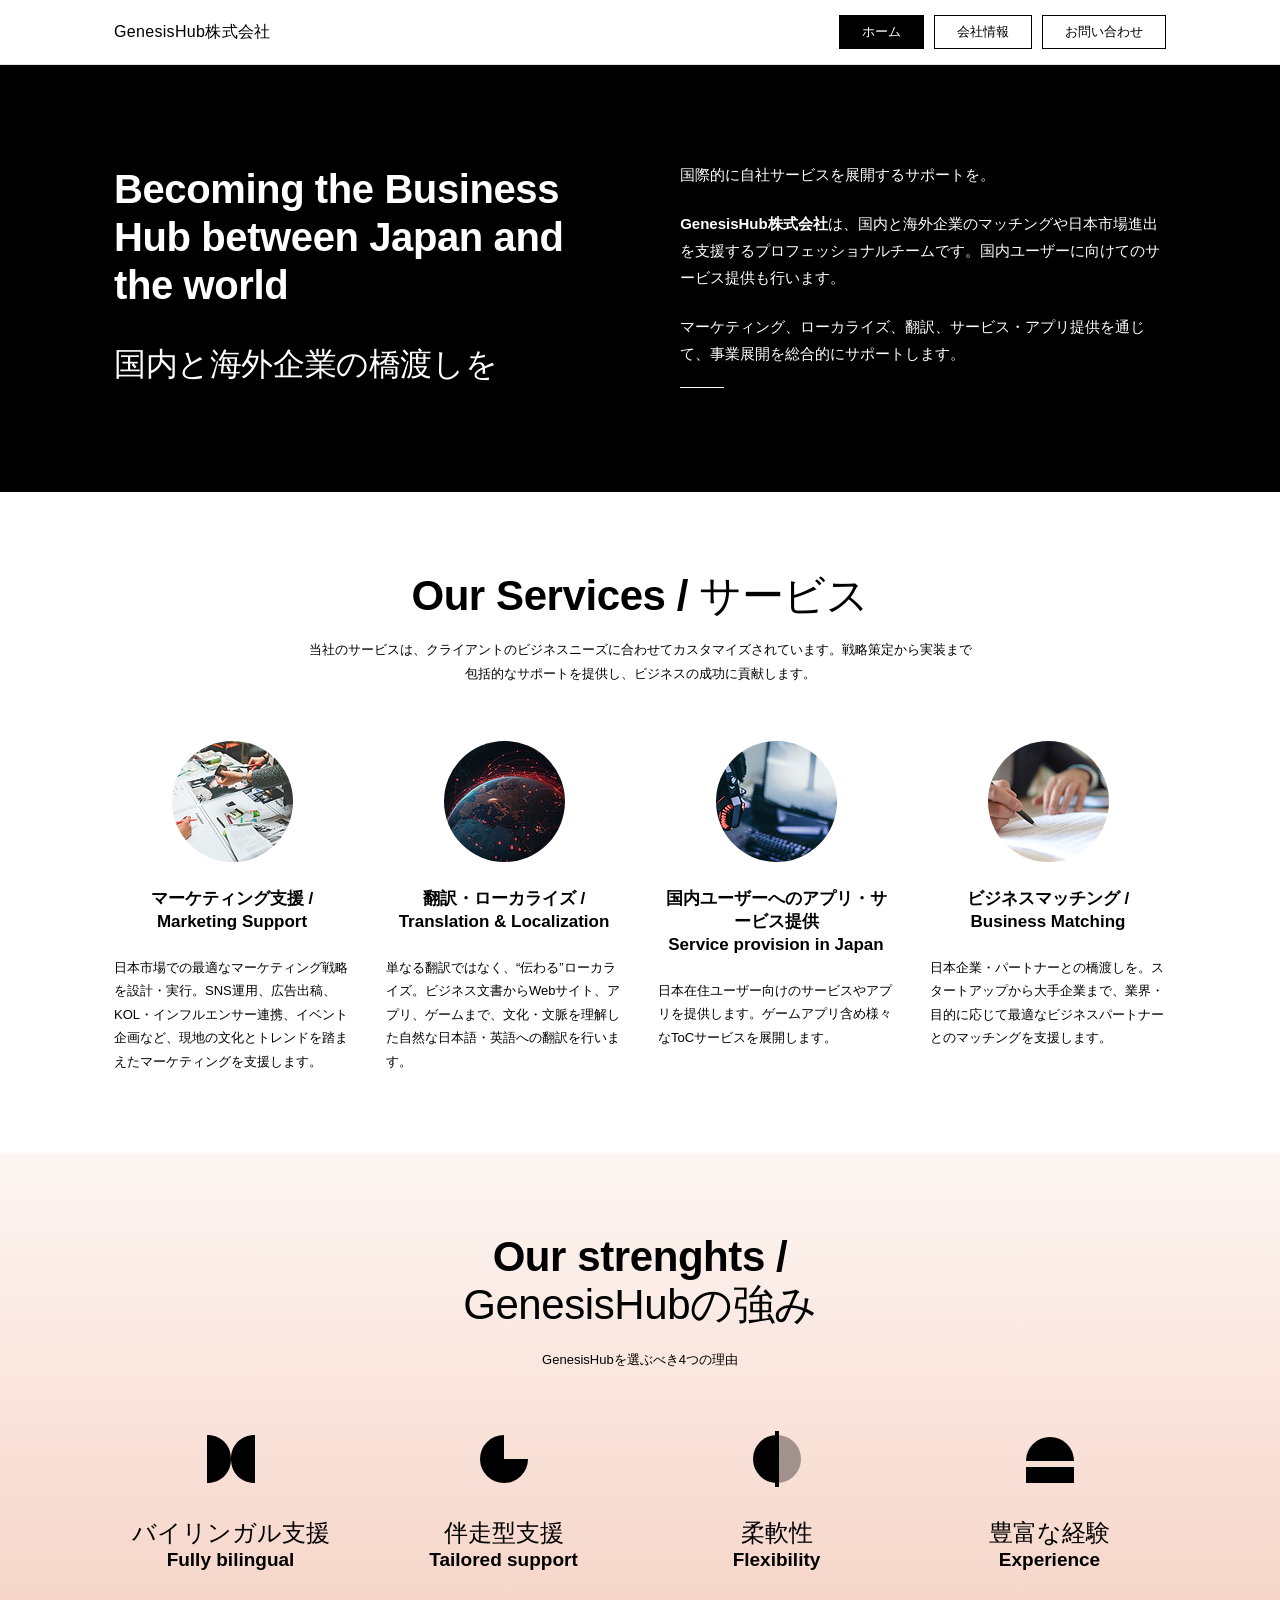
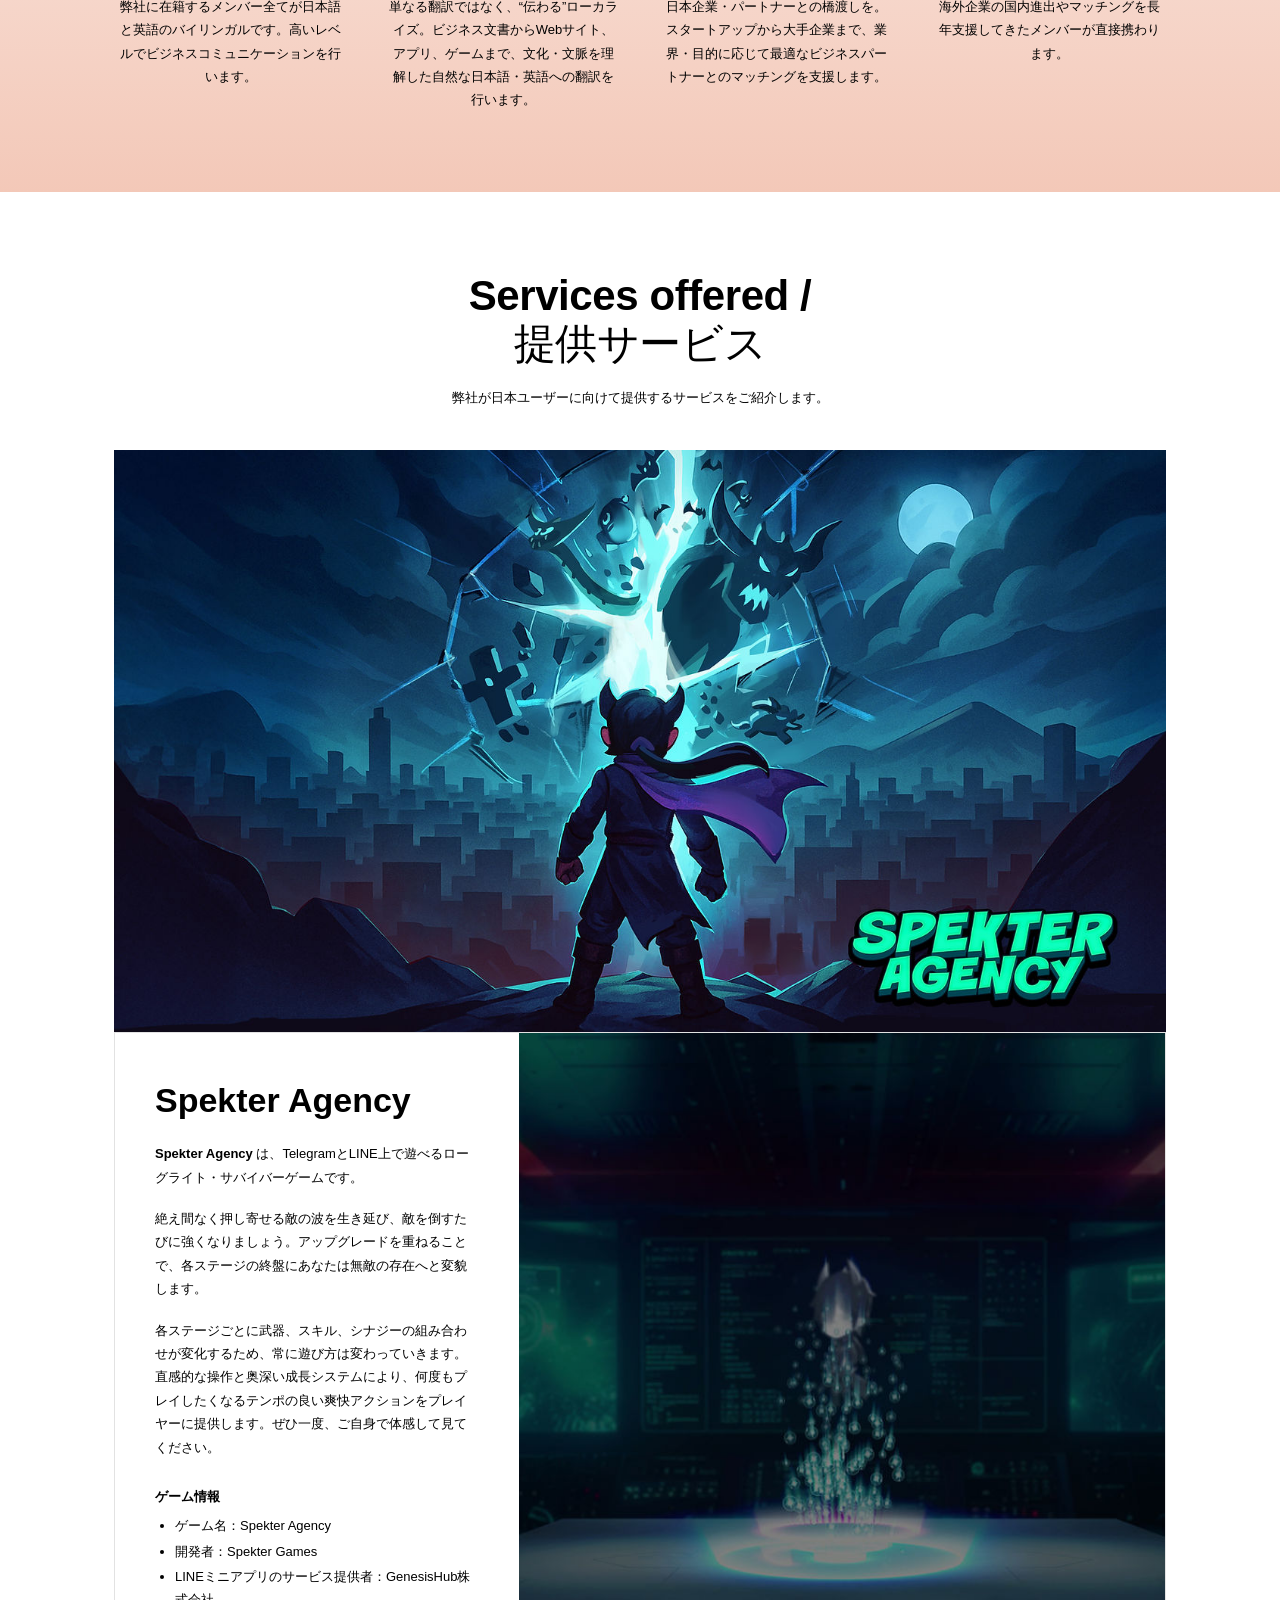
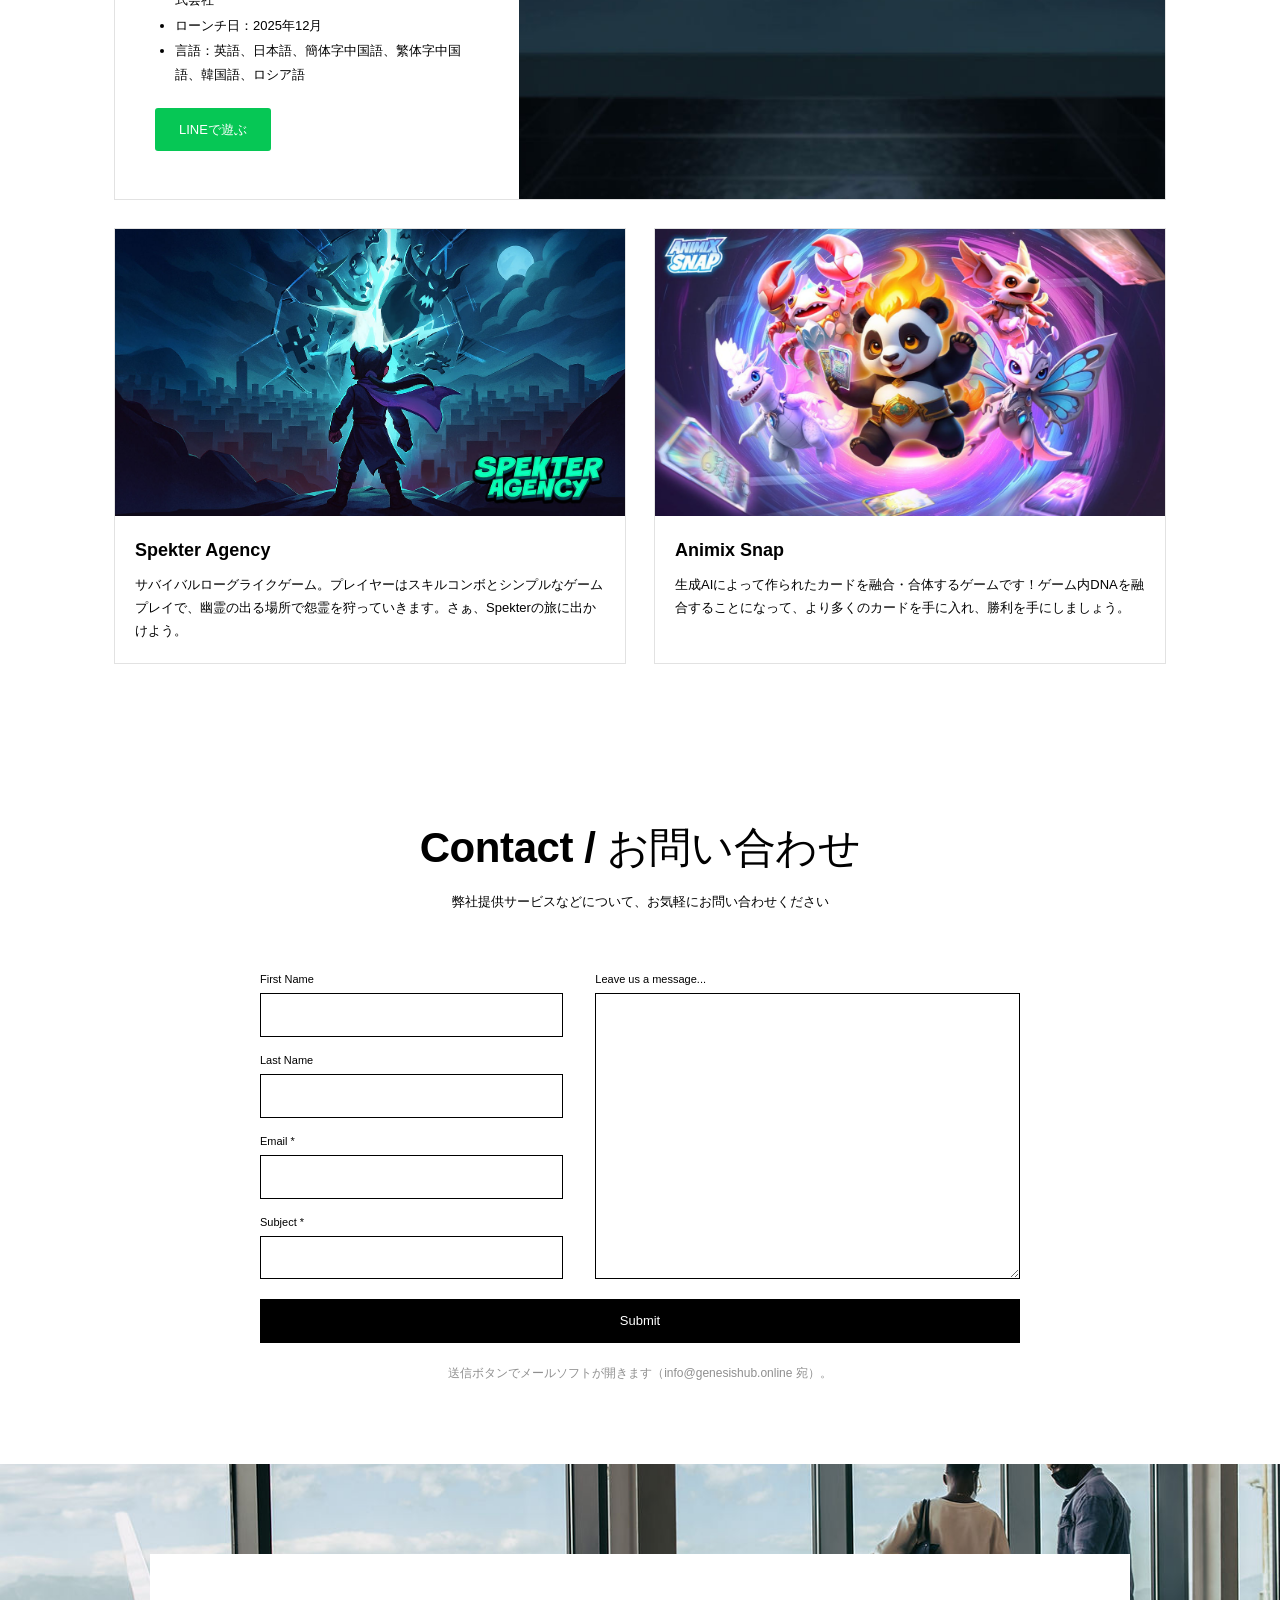
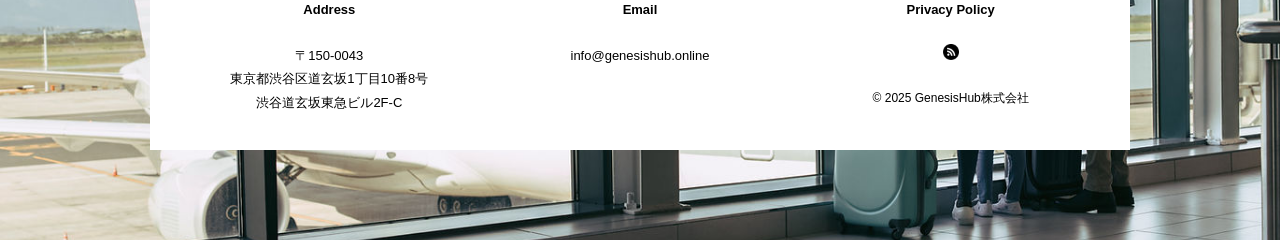
==== index.html @ 12818a6d "Migrate GenesisHub site from Wix to static HTML" ====
<!DOCTYPE html>
<html lang="ja">
<head>
  <meta charset="utf-8">
  <meta name="viewport" content="width=device-width, initial-scale=1">
  <title>ホーム | GenesisHub</title>
  <meta name="description" content="GenesisHub株式会社は、国内と海外企業のマッチングや日本市場進出を支援するプロフェッショナルチームです。マーケティング、ローカライズ、翻訳、サービス・アプリ提供を通じて事業展開を総合的にサポートします。">
  <link rel="canonical" href="https://www.genesishub.online/">
  <meta property="og:title" content="GenesisHub株式会社">
  <meta property="og:description" content="Becoming the Business Hub between Japan and the world — 国内と海外企業の橋渡しを">
  <meta property="og:image" content="https://www.genesishub.online/images/spekter-banner.jpg">
  <meta property="og:url" content="https://www.genesishub.online/">
  <link rel="icon" href="data:image/svg+xml,%3Csvg xmlns='http://www.w3.org/2000/svg' viewBox='0 0 32 32'%3E%3Crect width='32' height='32' fill='%23000'/%3E%3Ctext x='16' y='22' font-size='18' font-family='Helvetica,Arial' font-weight='700' fill='%23fff' text-anchor='middle'%3EG%3C/text%3E%3C/svg%3E">
  <link rel="stylesheet" href="style.css">
</head>
<body>

<header class="site-header">
  <div class="wrap">
    <a class="brand" href="./">GenesisHub株式会社</a>
    <nav class="nav" aria-label="メインメニュー">
      <a href="./" aria-current="page">ホーム</a>
      <a href="info.html">会社情報</a>
      <a href="#contact">お問い合わせ</a>
    </nav>
  </div>
</header>

<main>

  <section class="hero">
    <div class="wrap">
      <h1>Becoming the Business Hub between Japan and the world
        <span class="ja">国内と海外企業の橋渡しを</span>
      </h1>
      <div class="lead">
        <p>国際的に自社サービスを展開するサポートを。</p>
        <p><strong>GenesisHub株式会社</strong>は、国内と海外企業のマッチングや日本市場進出を支援するプロフェッショナルチームです。国内ユーザーに向けてのサービス提供も行います。</p>
        <p>マーケティング、ローカライズ、翻訳、サービス・アプリ提供を通じて、事業展開を総合的にサポートします。</p>
      </div>
    </div>
  </section>

  <section class="section services" id="services">
    <div class="wrap">
      <h2 class="section-title">Our Services / <span class="ja">サービス</span></h2>
      <p class="section-sub">当社のサービスは、クライアントのビジネスニーズに合わせてカスタマイズされています。戦略策定から実装まで<br>包括的なサポートを提供し、ビジネスの成功に貢献します。</p>
      <div class="cards">
        <article class="card">
          <img class="icon" src="images/icon-marketing.jpg" alt="" width="121" height="121">
          <h3>マーケティング支援 /<span class="en">Marketing Support</span></h3>
          <p>日本市場での最適なマーケティング戦略を設計・実行。SNS運用、広告出稿、KOL・インフルエンサー連携、イベント企画など、現地の文化とトレンドを踏まえたマーケティングを支援します。</p>
        </article>
        <article class="card">
          <img class="icon" src="images/icon-translation.jpg" alt="" width="121" height="121">
          <h3>翻訳・ローカライズ /<span class="en">Translation &amp; Localization</span></h3>
          <p>単なる翻訳ではなく、“伝わる”ローカライズ。ビジネス文書からWebサイト、アプリ、ゲームまで、文化・文脈を理解した自然な日本語・英語への翻訳を行います。</p>
        </article>
        <article class="card">
          <img class="icon" src="images/icon-service.jpg" alt="" width="121" height="121">
          <h3>国内ユーザーへのアプリ・サービス提供<span class="en">Service provision in Japan</span></h3>
          <p>日本在住ユーザー向けのサービスやアプリを提供します。ゲームアプリ含め様々なToCサービスを展開します。</p>
        </article>
        <article class="card">
          <img class="icon" src="images/icon-matching.jpg" alt="" width="121" height="121">
          <h3>ビジネスマッチング /<span class="en">Business Matching</span></h3>
          <p>日本企業・パートナーとの橋渡しを。スタートアップから大手企業まで、業界・目的に応じて最適なビジネスパートナーとのマッチングを支援します。</p>
        </article>
      </div>
    </div>
  </section>

  <section class="section strengths" id="strengths">
    <div class="wrap">
      <h2 class="section-title">Our strenghts /<br><span class="ja">GenesisHubの強み</span></h2>
      <p class="section-sub">GenesisHubを選ぶべき4つの理由</p>
      <div class="cards">
        <article class="card">
          <svg class="shape" viewBox="0 0 64 64" aria-hidden="true"><path d="M8 8h20v48H8zM36 8h20v48H36z" fill="none"/><path d="M8 8c14 0 24 10 24 24S22 56 8 56zM56 8C42 8 32 18 32 32s10 24 24 24z" fill="#000"/></svg>
          <h3>バイリンガル支援<span class="en">Fully bilingual</span></h3>
          <p>弊社に在籍するメンバー全てが日本語と英語のバイリンガルです。高いレベルでビジネスコミュニケーションを行います。</p>
        </article>
        <article class="card">
          <svg class="shape" viewBox="0 0 64 64" aria-hidden="true"><path d="M32 8a24 24 0 1 0 24 24H32z" fill="#000"/></svg>
          <h3>伴走型支援<span class="en">Tailored support</span></h3>
          <p>単なる翻訳ではなく、“伝わる”ローカライズ。ビジネス文書からWebサイト、アプリ、ゲームまで、文化・文脈を理解した自然な日本語・英語への翻訳を行います。</p>
        </article>
        <article class="card">
          <svg class="shape" viewBox="0 0 64 64" aria-hidden="true"><path d="M32 8A24 24 0 0 0 8 32a24 24 0 0 0 24 24V8z" fill="#000"/><path d="M32 8v48A24 24 0 0 0 32 8z" fill="#000" opacity=".35"/><rect x="30" y="4" width="4" height="56" fill="#000"/></svg>
          <h3>柔軟性<span class="en">Flexibility</span></h3>
          <p>日本企業・パートナーとの橋渡しを。スタートアップから大手企業まで、業界・目的に応じて最適なビジネスパートナーとのマッチングを支援します。</p>
        </article>
        <article class="card">
          <svg class="shape" viewBox="0 0 64 64" aria-hidden="true"><path d="M8 34a24 24 0 0 1 48 0z" fill="#000"/><rect x="8" y="40" width="48" height="16" fill="#000"/></svg>
          <h3>豊富な経験<span class="en">Experience</span></h3>
          <p>海外企業の国内進出やマッチングを長年支援してきたメンバーが直接携わります。</p>
        </article>
      </div>
    </div>
  </section>

  <section class="section games" id="games">
    <div class="wrap">
      <h2 class="section-title">Services offered /<br><span class="ja">提供サービス</span></h2>
      <p class="section-sub">弊社が日本ユーザーに向けて提供するサービスをご紹介します。</p>

      <div class="banner">
        <img src="images/spekter-banner.jpg" alt="Spekter Agency" width="1389" height="769">
      </div>

      <article class="game">
        <div class="text">
          <h2>Spekter Agency</h2>
          <p><strong>Spekter Agency</strong> は、TelegramとLINE上で遊べるローグライト・サバイバーゲームです。</p>
          <p>絶え間なく押し寄せる敵の波を生き延び、敵を倒すたびに強くなりましょう。アップグレードを重ねることで、各ステージの終盤にあなたは無敵の存在へと変貌します。</p>
          <p>各ステージごとに武器、スキル、シナジーの組み合わせが変化するため、常に遊び方は変わっていきます。直感的な操作と奥深い成長システムにより、何度もプレイしたくなるテンポの良い爽快アクションをプレイヤーに提供します。ぜひ一度、ご自身で体感して見てください。</p>
          <h4>ゲーム情報</h4>
          <ul>
            <li>ゲーム名：Spekter Agency</li>
            <li>開発者：Spekter Games</li>
            <li>LINEミニアプリのサービス提供者：GenesisHub株式会社</li>
            <li>ローンチ日：2025年12月</li>
            <li>言語：英語、日本語、簡体字中国語、繁体字中国語、韓国語、ロシア語</li>
          </ul>
          <a class="btn-line" href="https://miniapp.line.me/2007828444-vE0PRQzL" target="_blank" rel="noopener">LINEで遊ぶ</a>
        </div>
        <div class="media">
          <img src="images/spekter-detail.jpg" alt="Spekter Agency ゲーム画面" width="963" height="819">
        </div>
      </article>

      <div class="game-list">
        <article>
          <img src="images/spekter-banner.jpg" alt="Spekter Agency">
          <h3>Spekter Agency</h3>
          <p>サバイバルローグライクゲーム。プレイヤーはスキルコンボとシンプルなゲームプレイで、幽霊の出る場所で怨霊を狩っていきます。さぁ、Spekterの旅に出かけよう。</p>
        </article>
        <article>
          <img src="images/animix-banner.jpg" alt="Animix Snap">
          <h3>Animix Snap</h3>
          <p>生成AIによって作られたカードを融合・合体するゲームです！ゲーム内DNAを融合することになって、より多くのカードを手に入れ、勝利を手にしましょう。</p>
        </article>
      </div>
    </div>
  </section>

  <section class="section contact" id="contact">
    <div class="wrap">
      <h2 class="section-title">Contact / <span class="ja">お問い合わせ</span></h2>
      <p class="section-sub">弊社提供サービスなどについて、お気軽にお問い合わせください</p>
      <form id="contact-form" action="https://formspree.io/f/REPLACE_ME" method="POST">
        <div class="left">
          <div><label for="first-name">First Name</label><input id="first-name" name="first-name" type="text" autocomplete="given-name"></div>
          <div><label for="last-name">Last Name</label><input id="last-name" name="last-name" type="text" autocomplete="family-name"></div>
          <div><label for="email">Email *</label><input id="email" name="email" type="email" required autocomplete="email"></div>
          <div><label for="subject">Subject *</label><input id="subject" name="subject" type="text" required></div>
        </div>
        <div class="right">
          <div><label for="message">Leave us a message...</label><textarea id="message" name="message"></textarea></div>
        </div>
        <button type="submit">Submit</button>
        <p class="note">送信ボタンでメールソフトが開きます（info@genesishub.online 宛）。</p>
      </form>
    </div>
  </section>

</main>

<footer class="site-footer">
  <div class="wrap">
    <div class="box">
      <div>
        <h2>Address</h2>
        <p>〒150-0043<br>東京都渋谷区道玄坂1丁目10番8号<br>渋谷道玄坂東急ビル2F-C</p>
      </div>
      <div>
        <h2>Email</h2>
        <p><a href="mailto:info@genesishub.online">info@genesishub.online</a></p>
      </div>
      <div>
        <h2>Privacy Policy</h2>
        <a href="privacypolicy.html" aria-label="プライバシーポリシー"><img class="rss" src="images/rss.png" alt="" width="24" height="24"></a>
        <p class="copy">© 2025 GenesisHub株式会社</p>
      </div>
    </div>
  </div>
</footer>

<script>
  // Contact form: until a form backend (e.g. Formspree) is configured, open the
  // visitor's mail client with the message pre-filled. See README.md to switch.
  (function () {
    var f = document.getElementById('contact-form');
    if (!f || f.action.indexOf('REPLACE_ME') === -1) return;
    f.addEventListener('submit', function (e) {
      e.preventDefault();
      var v = function (id) { return (document.getElementById(id).value || '').trim(); };
      var subject = encodeURIComponent('[Web] ' + v('subject'));
      var body = encodeURIComponent(
        'Name: ' + v('first-name') + ' ' + v('last-name') + '\nEmail: ' + v('email') + '\n\n' + v('message'));
      window.location.href = 'mailto:info@genesishub.online?subject=' + subject + '&body=' + body;
    });
  })();
</script>
</body>
</html>
---- style.css ----
/* GenesisHub株式会社 — static site styles (migrated from Wix) */
:root {
  --black: #000;
  --white: #fff;
  --gray: #8f8f8f;
  --line: #e2e2e2;
  --line-green: #06c755;
  --peach-a: #fdf6f3;
  --peach-b: #f3c8b8;
  --max: 1100px;
  --font: "Helvetica Neue", Helvetica, Arial, "Hiragino Kaku Gothic ProN", "Hiragino Sans", Meiryo, sans-serif;
}
* { box-sizing: border-box; }
html { scroll-behavior: smooth; }
body {
  margin: 0;
  font-family: var(--font);
  color: var(--black);
  background: var(--white);
  line-height: 1.8;
  font-size: 15px;
  -webkit-font-smoothing: antialiased;
}
a { color: inherit; text-decoration: none; }
img { max-width: 100%; display: block; }
.wrap { max-width: var(--max); margin: 0 auto; padding: 0 24px; }

/* Header */
.site-header {
  position: sticky; top: 0; z-index: 10;
  background: var(--white);
  border-bottom: 1px solid var(--line);
}
.site-header .wrap {
  display: flex; align-items: center; justify-content: space-between;
  height: 64px; gap: 16px;
}
.brand { font-size: 16px; letter-spacing: .02em; }
.nav { display: flex; gap: 10px; flex-wrap: wrap; justify-content: flex-end; }
.nav a {
  display: inline-block; padding: 7px 22px;
  border: 1px solid var(--black); font-size: 13px; line-height: 1.4;
  transition: background .15s, color .15s;
}
.nav a:hover, .nav a[aria-current="page"] { background: var(--black); color: var(--white); }

/* Hero (home) */
.hero {
  background: var(--black); color: var(--white);
  padding: 96px 0 104px;
}
.hero .wrap {
  display: grid; grid-template-columns: 1.05fr 1fr; gap: 56px; align-items: center;
}
.hero h1 {
  font-size: 40px; line-height: 1.2; font-weight: 700; margin: 0;
  letter-spacing: -.01em;
}
.hero h1 .ja { display: block; font-size: 32px; font-weight: 400; margin-top: 36px; }
.hero .lead p { margin: 0 0 22px; font-size: 15px; }
.hero .lead p:last-child { margin-bottom: 0; }
.hero .lead strong { font-weight: 700; }
.hero .lead::after { content: ""; display: block; width: 44px; height: 1px; background: var(--white); margin-top: 20px; }

/* Section heading pattern */
.section { padding: 80px 0; }
.section-title {
  text-align: center; font-size: 42px; font-weight: 700; line-height: 1.15;
  margin: 0 0 18px; letter-spacing: -.01em;
}
.section-title .ja { font-weight: 400; }
.section-sub { text-align: center; font-size: 13px; margin: 0 auto 56px; max-width: 760px; }

/* Services grid */
.cards { display: grid; grid-template-columns: repeat(4, 1fr); gap: 36px; }
.card { text-align: center; }
.card .icon {
  width: 121px; height: 121px; border-radius: 50%; object-fit: cover;
  margin: 0 auto 26px;
}
.card h3 { font-size: 17px; line-height: 1.35; margin: 0 0 22px; font-weight: 700; }
.card h3 .en { display: block; }
.card p { font-size: 13px; text-align: left; margin: 0; }
.card p.center { text-align: center; }

/* Strengths */
.strengths {
  background: linear-gradient(180deg, var(--peach-a) 0%, var(--peach-b) 100%);
}
.strengths .cards { gap: 40px; }
.strengths .shape { width: 64px; height: 64px; margin: 0 auto 26px; display: block; }
.strengths h3 { font-size: 24px; font-weight: 400; margin: 0 0 22px; line-height: 1.3; }
.strengths h3 .en { display: block; font-size: 19px; font-weight: 700; }
.strengths p { font-size: 13px; text-align: center; }

/* Services offered (games) */
.games .section-sub { margin-bottom: 40px; }
.banner { position: relative; overflow: hidden; }
.banner img { width: 100%; height: auto; }
.game {
  display: grid; grid-template-columns: 1fr 1.6fr; gap: 0; border: 1px solid var(--line);
  margin-top: 0;
}
.game .text { padding: 48px 40px; }
.game .text h2 { font-size: 34px; line-height: 1.15; margin: 0 0 22px; font-weight: 700; }
.game .text p { font-size: 13px; margin: 0 0 18px; }
.game .text h4 { font-size: 13px; margin: 26px 0 6px; }
.game .text ul { margin: 0 0 22px; padding-left: 20px; font-size: 13px; }
.game .text li { margin: 2px 0; }
.game .media img { width: 100%; height: 100%; object-fit: cover; }
.btn-line {
  display: inline-block; background: var(--line-green); color: var(--white);
  padding: 10px 24px; font-size: 13px; border-radius: 3px;
}
.btn-line:hover { filter: brightness(.95); }
.game-list { display: grid; grid-template-columns: 1fr 1fr; gap: 28px; margin-top: 28px; }
.game-list article { border: 1px solid var(--line); }
.game-list img { width: 100%; aspect-ratio: 16/9; object-fit: cover; }
.game-list h3 { font-size: 18px; margin: 18px 20px 6px; }
.game-list p { font-size: 13px; margin: 0 20px 20px; }

/* Contact */
.contact form {
  max-width: 760px; margin: 0 auto;
  display: grid; grid-template-columns: 1fr 1.4fr; gap: 20px 32px; align-items: start;
}
.contact label { display: block; font-size: 11px; margin-bottom: 4px; }
.contact input, .contact textarea {
  width: 100%; border: 1px solid var(--black); background: var(--white);
  padding: 8px 10px; font: inherit; font-size: 14px; border-radius: 0;
}
.contact textarea { min-height: 100%; height: 100%; resize: vertical; }
.contact .left { display: grid; gap: 14px; }
.contact .right { display: grid; height: 100%; }
.contact .right div { display: flex; flex-direction: column; height: 100%; }
.contact .right textarea { flex: 1; min-height: 220px; }
.contact button {
  grid-column: 1 / -1; width: 100%; background: var(--black); color: var(--white);
  border: 0; padding: 10px; font: inherit; font-size: 13px; cursor: pointer;
}
.contact button:hover { background: #222; }
.contact .note { grid-column: 1 / -1; font-size: 12px; color: var(--gray); text-align: center; margin: 0; }

/* Page hero (info) */
.page-hero {
  position: relative; min-height: 340px; display: flex; align-items: center;
  background: #cfd6dd url("images/hero-info.jpg") center / cover no-repeat;
}
.page-hero .box {
  background: var(--white); margin: 60px auto; padding: 40px 56px; max-width: 900px;
  text-align: center;
}
.page-hero h1 { font-size: 36px; margin: 0 0 22px; font-weight: 700; }
.page-hero p { margin: 0; font-size: 14px; }

/* Company table */
.company h2 { text-align: center; font-size: 30px; font-weight: 400; margin: 0 0 40px; }
.company dl {
  display: grid; grid-template-columns: 180px 1fr; gap: 10px 32px;
  max-width: 720px; margin: 0 auto; font-size: 14px;
}
.company dt { text-align: right; }
.company dd { margin: 0; }
.company dd ul { margin: 0; padding: 0; list-style: none; }

/* Privacy */
.policy { max-width: 860px; margin: 0 auto; font-size: 13px; }
.policy h1 { font-size: 44px; font-weight: 700; margin: 0 0 32px; }
.policy h2 { font-size: 13px; font-weight: 700; margin: 34px 0 8px; }
.policy ol, .policy ul { padding-left: 26px; margin: 8px 0; }
.policy li { margin: 4px 0; }
.policy .circled { list-style: none; padding-left: 26px; }
.policy .circled li { text-indent: -1.6em; }
.policy .dates { margin-top: 40px; }
.policy .dates p { margin: 2px 0; }

/* Footer */
.site-footer {
  position: relative; padding: 90px 0;
  background: #7a8a9a url("images/footer-bg.jpg") center / cover no-repeat;
}
.site-footer .box {
  background: var(--white); max-width: 980px; margin: 0 auto; padding: 44px 40px 36px;
  display: grid; grid-template-columns: repeat(3, 1fr); gap: 32px; text-align: center;
  font-size: 13px;
}
.site-footer h2 { font-size: 13px; font-weight: 700; margin: 0 0 22px; }
.site-footer p { margin: 0; }
.site-footer .rss { width: 16px; height: 16px; margin: 0 auto 22px; }
.site-footer .copy { margin-top: 28px; font-size: 12px; }

/* Responsive */
@media (max-width: 900px) {
  .cards { grid-template-columns: repeat(2, 1fr); }
  .hero .wrap { grid-template-columns: 1fr; gap: 36px; }
  .hero h1 { font-size: 32px; }
  .hero h1 .ja { font-size: 26px; margin-top: 24px; }
  .section-title { font-size: 32px; }
  .game { grid-template-columns: 1fr; }
  .game .media img { max-height: 380px; }
  .site-footer .box { grid-template-columns: 1fr; }
}
@media (max-width: 600px) {
  .site-header .wrap { height: auto; padding-top: 10px; padding-bottom: 10px; flex-direction: column; align-items: flex-start; }
  .nav a { padding: 6px 14px; }
  .cards { grid-template-columns: 1fr; }
  .card p { text-align: center; }
  .contact form { grid-template-columns: 1fr; }
  .contact .right textarea { min-height: 160px; }
  .company dl { grid-template-columns: 1fr; gap: 2px; }
  .company dt { text-align: left; font-weight: 700; margin-top: 12px; }
  .game-list { grid-template-columns: 1fr; }
  .page-hero .box { padding: 28px 22px; margin: 32px 16px; }
  .policy h1 { font-size: 32px; }
}
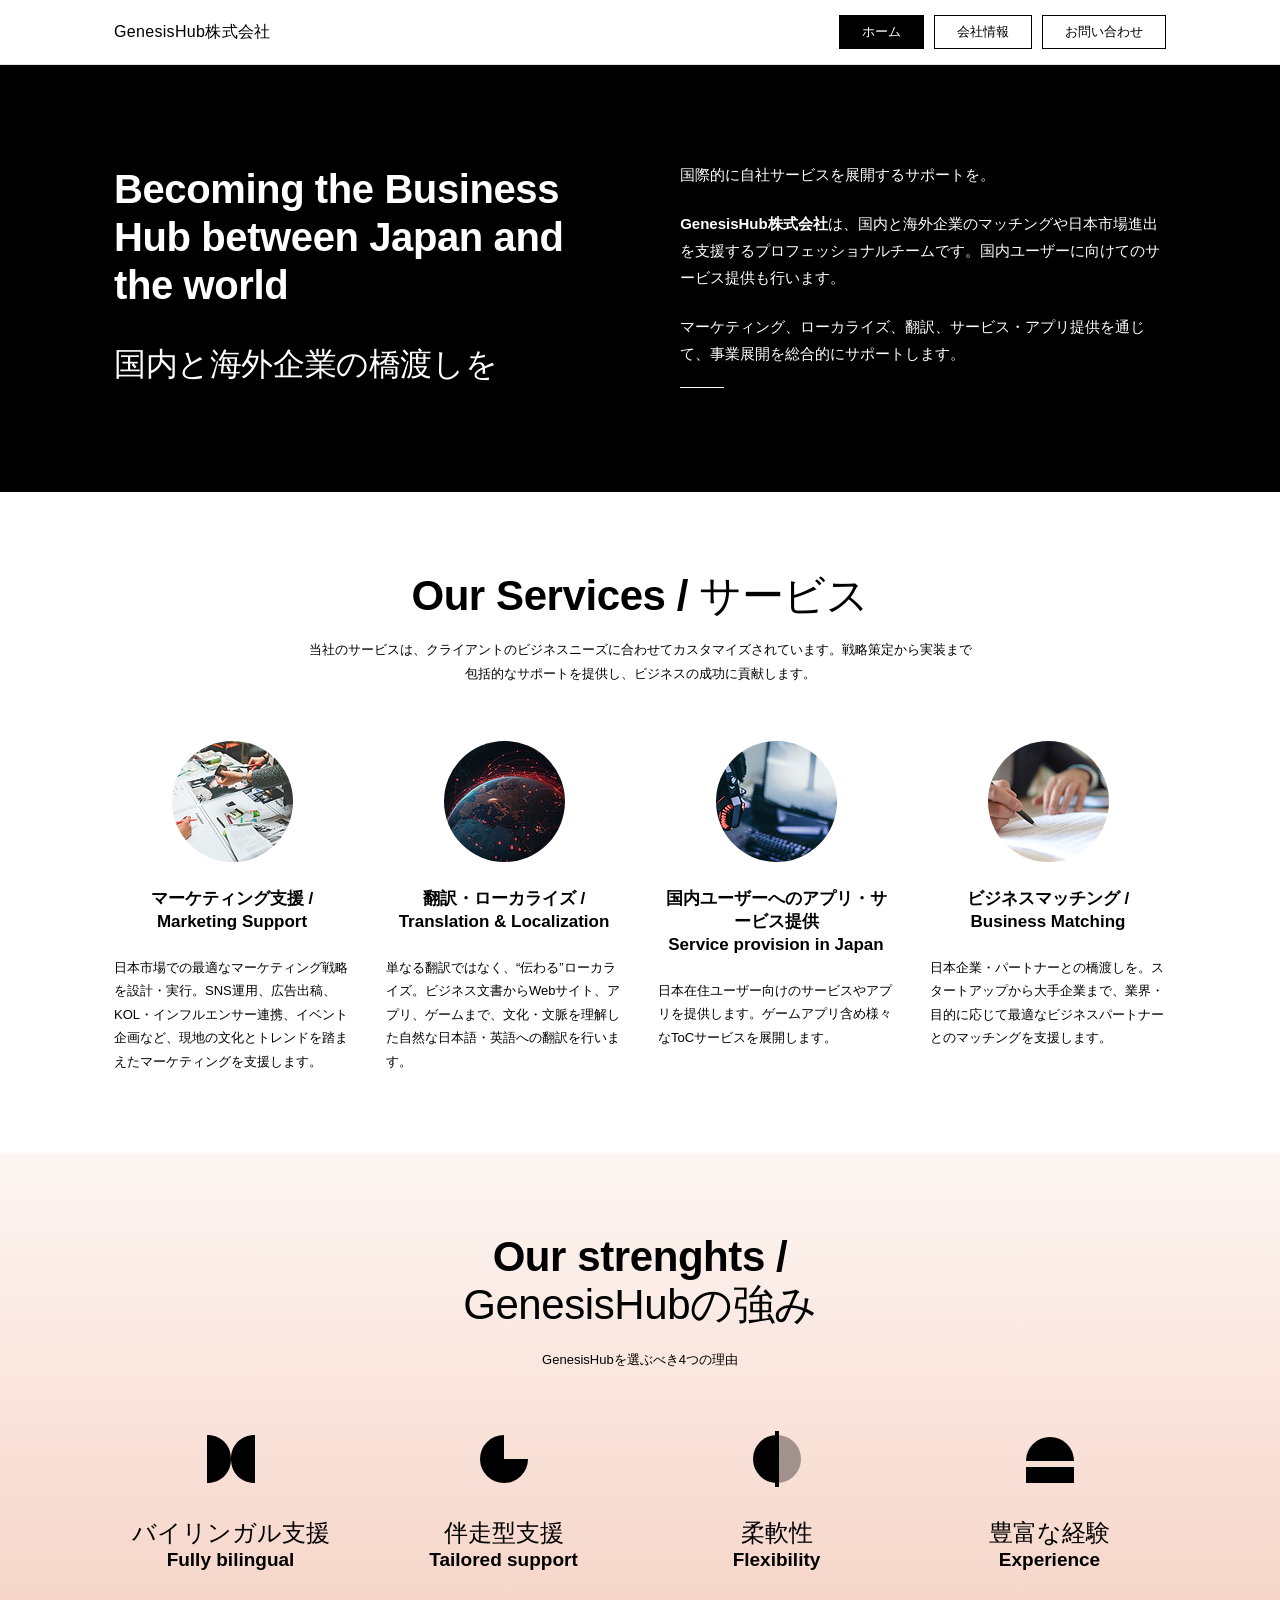
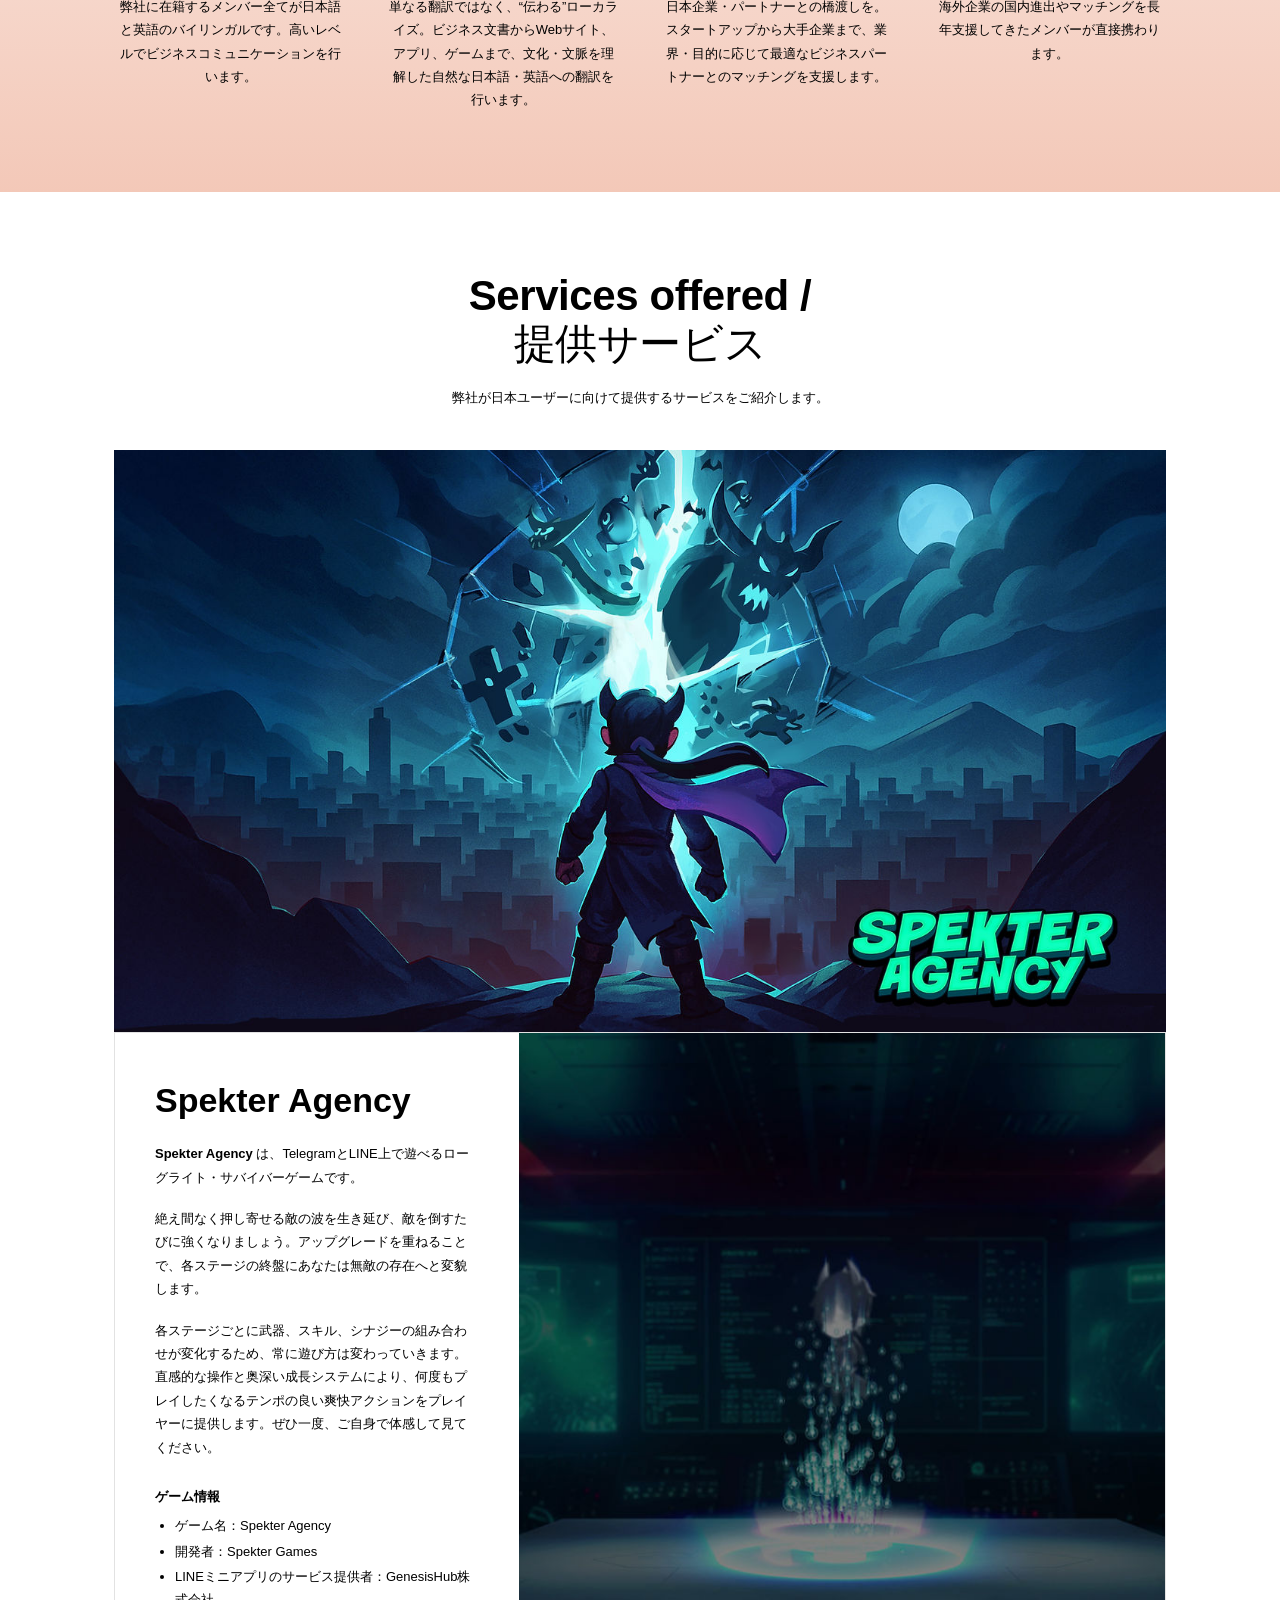
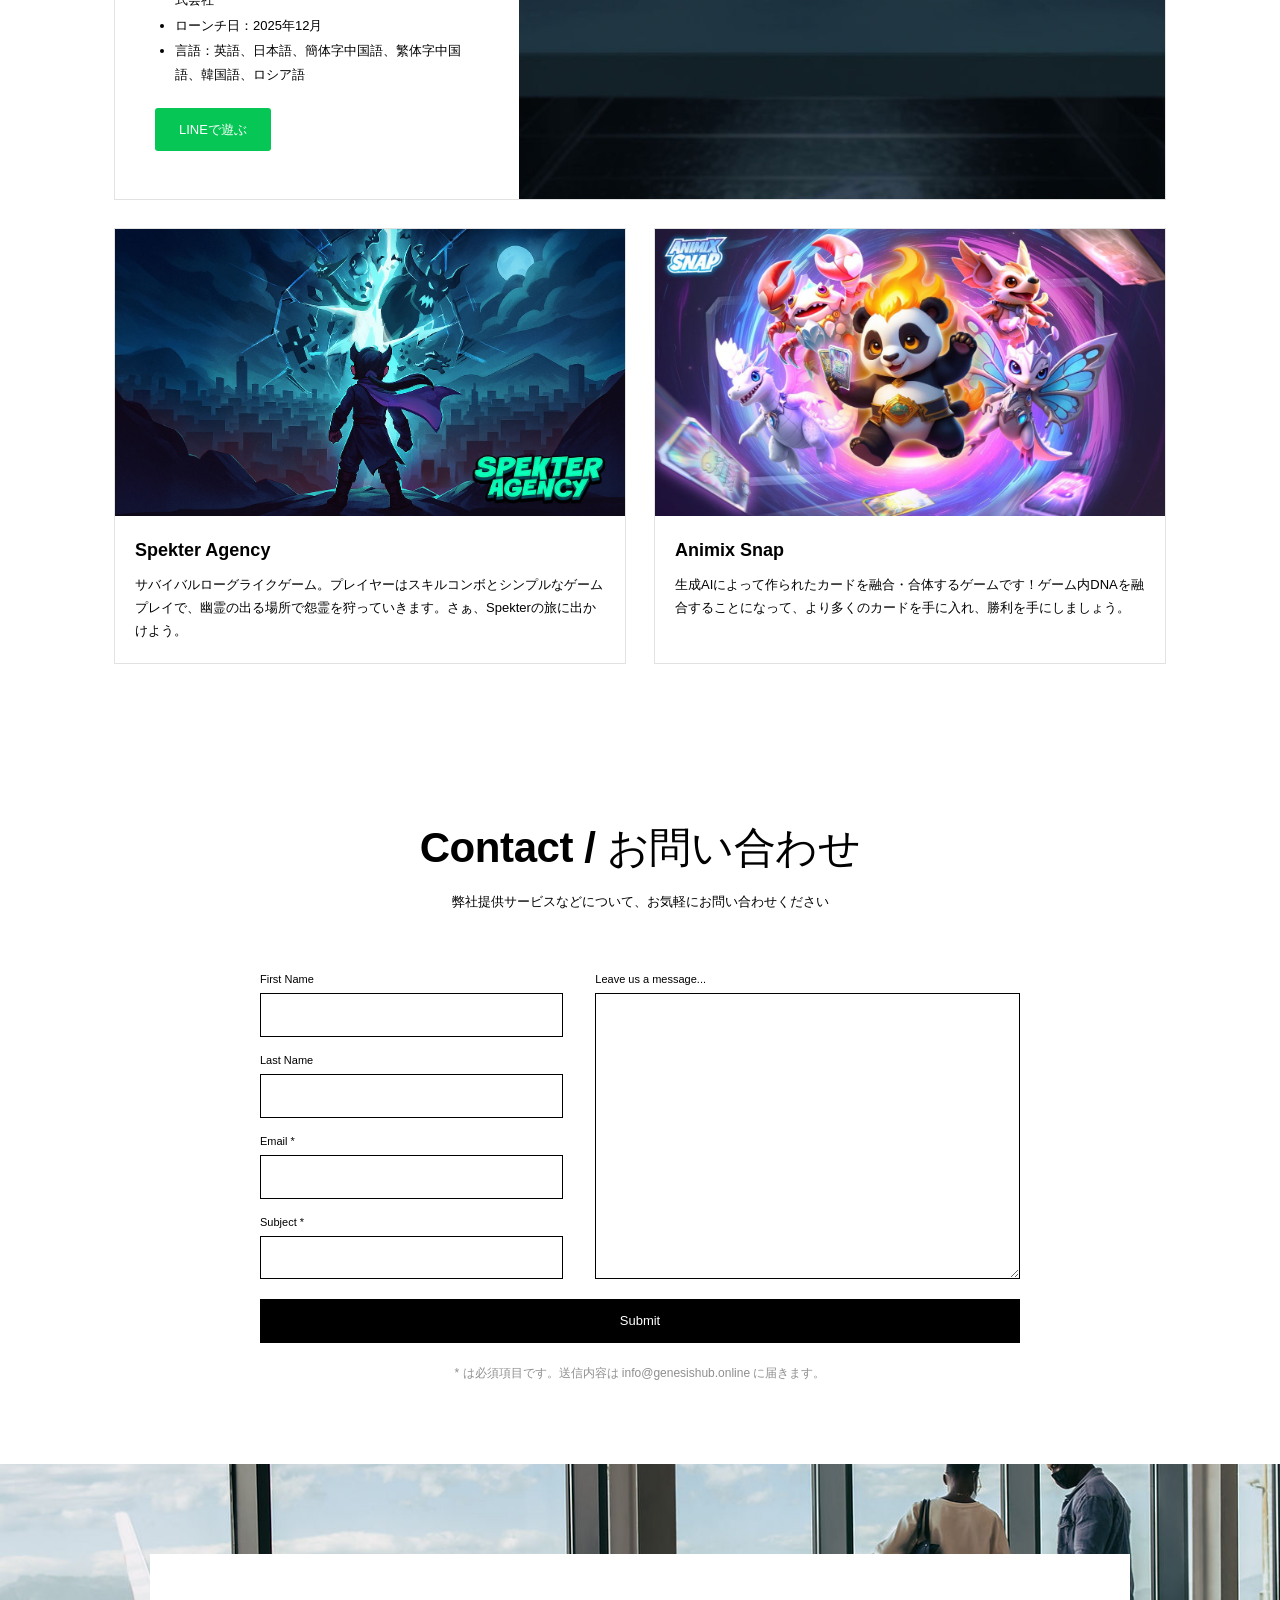
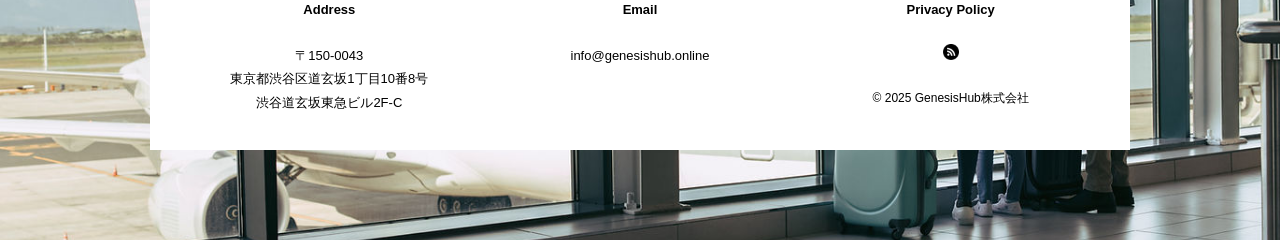
==== commit 699c19fa: "Contact form: submit to Formspree instead of mailto Co-Authored-By: Claude Fable 5.1 <noreply@anthro" ====
--- a/index.html
+++ b/index.html
@@ -148,7 +148,7 @@
     <div class="wrap">
       <h2 class="section-title">Contact / <span class="ja">お問い合わせ</span></h2>
       <p class="section-sub">弊社提供サービスなどについて、お気軽にお問い合わせください</p>
-      <form id="contact-form" action="https://formspree.io/f/REPLACE_ME" method="POST">
+      <form id="contact-form" action="https://formspree.io/f/xjykywbr" method="POST">
         <div class="left">
           <div><label for="first-name">First Name</label><input id="first-name" name="first-name" type="text" autocomplete="given-name"></div>
           <div><label for="last-name">Last Name</label><input id="last-name" name="last-name" type="text" autocomplete="family-name"></div>
@@ -158,8 +158,11 @@
         <div class="right">
           <div><label for="message">Leave us a message...</label><textarea id="message" name="message"></textarea></div>
         </div>
+        <input type="text" name="_gotcha" tabindex="-1" autocomplete="off" aria-hidden="true" style="display:none">
+        <input type="hidden" name="_language" value="ja">
         <button type="submit">Submit</button>
-        <p class="note">送信ボタンでメールソフトが開きます（info@genesishub.online 宛）。</p>
+        <p class="form-status" role="status" aria-live="polite" hidden></p>
+        <p class="note">* は必須項目です。送信内容は info@genesishub.online に届きます。</p>
       </form>
     </div>
   </section>
@@ -187,18 +190,56 @@
 </footer>
 
 <script>
-  // Contact form: until a form backend (e.g. Formspree) is configured, open the
-  // visitor's mail client with the message pre-filled. See README.md to switch.
+  // Contact form: submits to Formspree in the background (no page reload) and
+  // shows the result inline. The Formspree endpoint is the form's action URL;
+  // see README.md §3 for setup. Until the endpoint is configured (REPLACE_ME),
+  // the form falls back to opening the visitor's mail client so nothing breaks.
   (function () {
     var f = document.getElementById('contact-form');
-    if (!f || f.action.indexOf('REPLACE_ME') === -1) return;
+    if (!f) return;
+    var status = f.querySelector('.form-status');
+    var button = f.querySelector('button[type="submit"]');
+    var v = function (id) { return (document.getElementById(id).value || '').trim(); };
+    var show = function (msg, ok) {
+      status.textContent = msg;
+      status.className = 'form-status ' + (ok ? 'ok' : 'error');
+      status.hidden = false;
+    };
+
+    if (f.action.indexOf('REPLACE_ME') !== -1) {
+      f.addEventListener('submit', function (e) {
+        e.preventDefault();
+        var subject = encodeURIComponent('[Web] ' + v('subject'));
+        var body = encodeURIComponent(
+          'Name: ' + v('first-name') + ' ' + v('last-name') + '\nEmail: ' + v('email') + '\n\n' + v('message'));
+        window.location.href = 'mailto:info@genesishub.online?subject=' + subject + '&body=' + body;
+      });
+      return;
+    }
+
     f.addEventListener('submit', function (e) {
       e.preventDefault();
-      var v = function (id) { return (document.getElementById(id).value || '').trim(); };
-      var subject = encodeURIComponent('[Web] ' + v('subject'));
-      var body = encodeURIComponent(
-        'Name: ' + v('first-name') + ' ' + v('last-name') + '\nEmail: ' + v('email') + '\n\n' + v('message'));
-      window.location.href = 'mailto:info@genesishub.online?subject=' + subject + '&body=' + body;
+      var data = new FormData(f);
+      data.append('_subject', '[Web] お問い合わせ: ' + v('subject'));
+      button.disabled = true;
+      var label = button.textContent;
+      button.textContent = '送信中…';
+      status.hidden = true;
+      fetch(f.action, { method: 'POST', body: data, headers: { 'Accept': 'application/json' } })
+        .then(function (r) { return r.json().then(function (j) { return { ok: r.ok, json: j }; }); })
+        .then(function (res) {
+          if (res.ok) {
+            f.reset();
+            show('送信しました。お問い合わせありがとうございます。担当者よりご連絡いたします。', true);
+          } else {
+            var err = res.json && res.json.errors ? res.json.errors.map(function (x) { return x.message; }).join(' / ') : '';
+            show('送信に失敗しました。' + (err ? '（' + err + '）' : '') + ' お手数ですが info@genesishub.online まで直接ご連絡ください。', false);
+          }
+        })
+        .catch(function () {
+          show('送信に失敗しました。ネットワーク状況をご確認のうえ再度お試しいただくか、info@genesishub.online まで直接ご連絡ください。', false);
+        })
+        .then(function () { button.disabled = false; button.textContent = label; });
     });
   })();
 </script>
--- a/style.css
+++ b/style.css
@@ -140,6 +140,10 @@
 }
 .contact button:hover { background: #222; }
 .contact .note { grid-column: 1 / -1; font-size: 12px; color: var(--gray); text-align: center; margin: 0; }
+.contact button:disabled { opacity: .6; cursor: default; }
+.contact .form-status { grid-column: 1 / -1; font-size: 13px; text-align: center; margin: 0; padding: 10px 12px; border: 1px solid; }
+.contact .form-status.ok { color: #1f6b3a; border-color: #1f6b3a; background: #eef8f1; }
+.contact .form-status.error { color: #9b1c1c; border-color: #9b1c1c; background: #fdf0f0; }
 
 /* Page hero (info) */
 .page-hero {
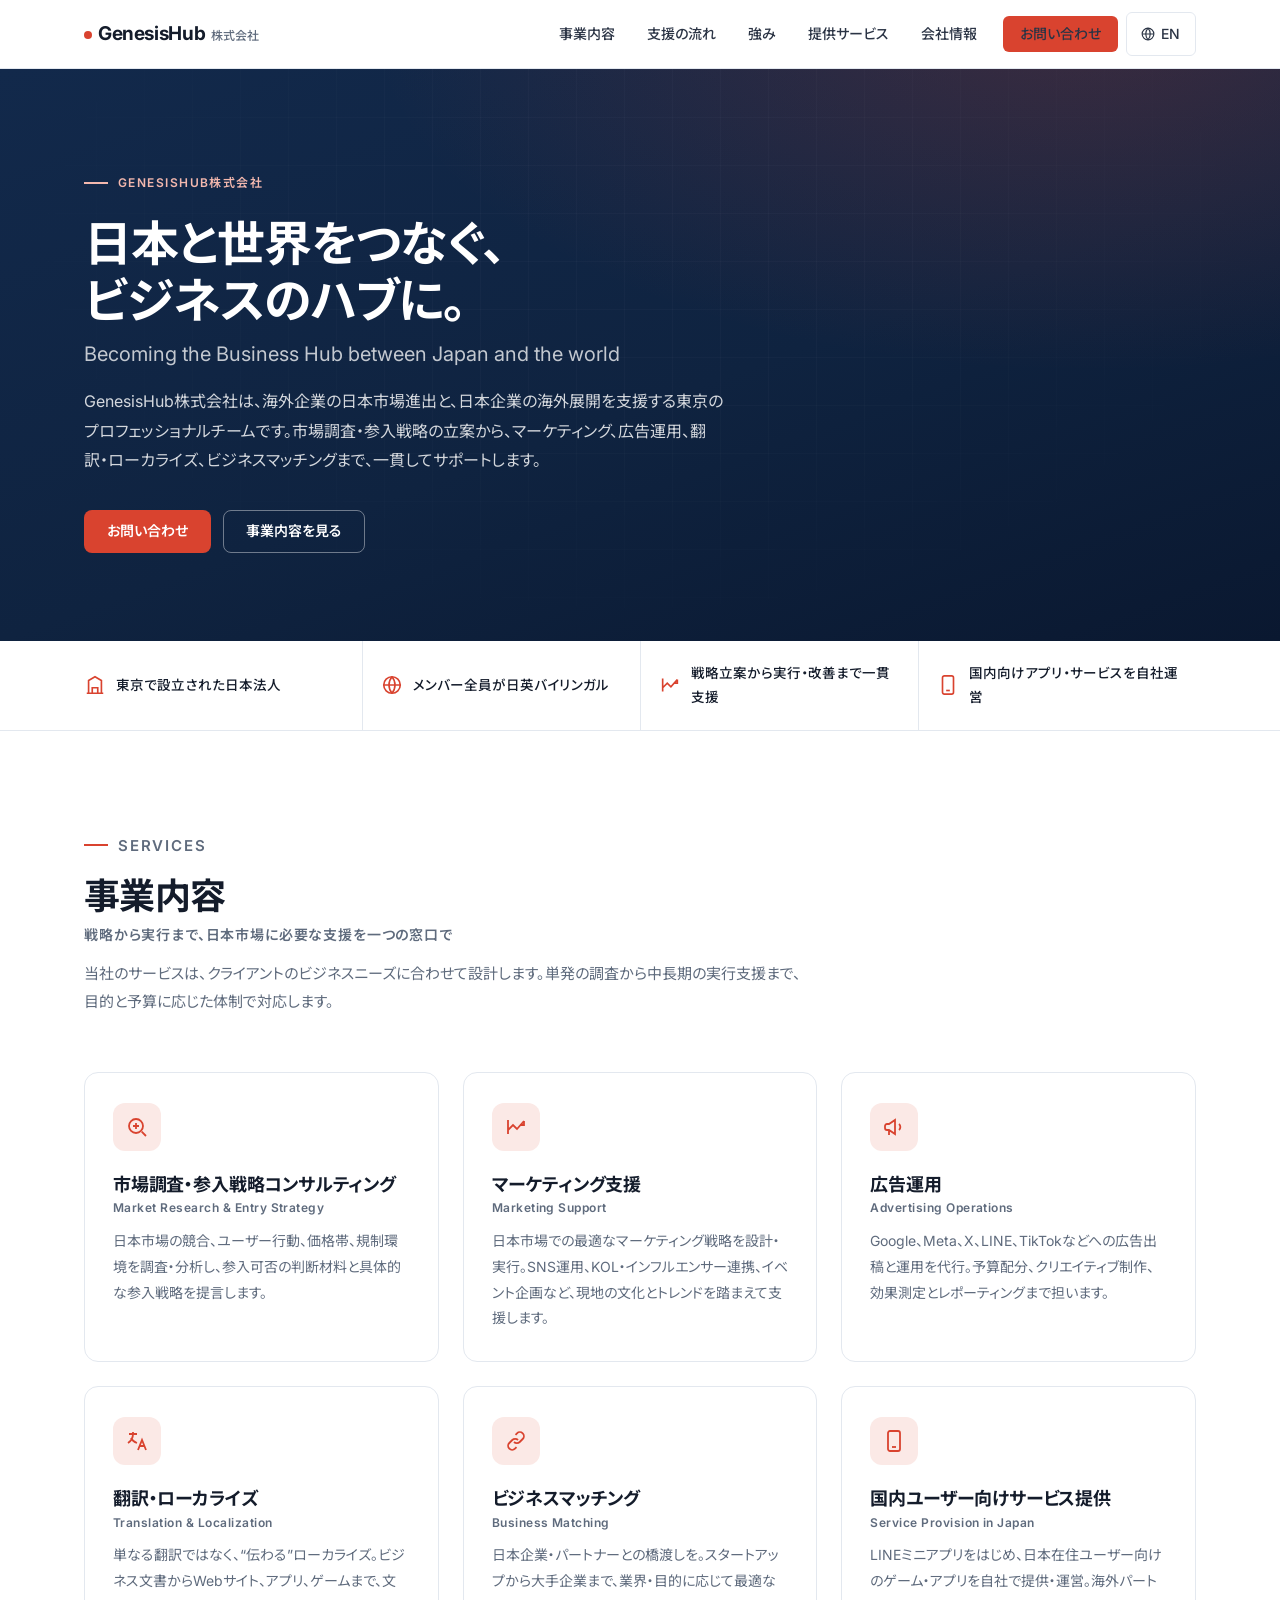
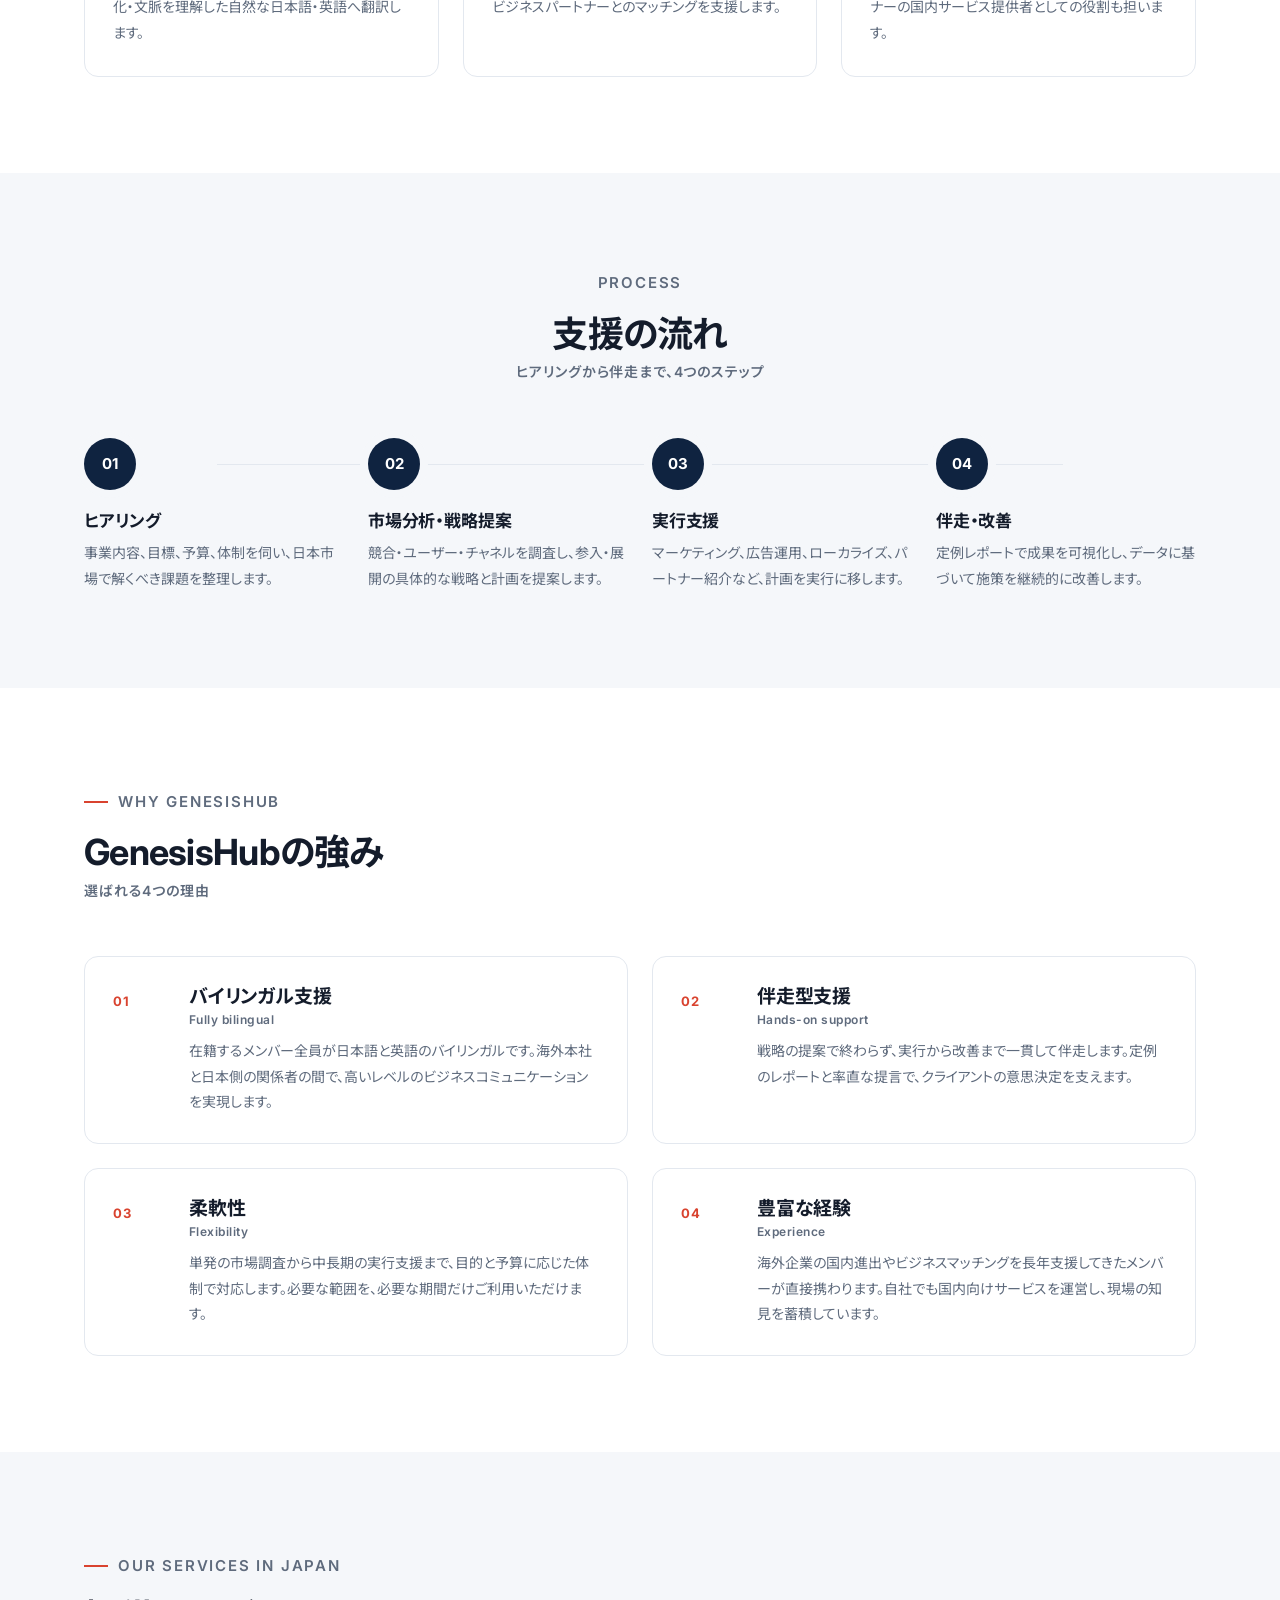
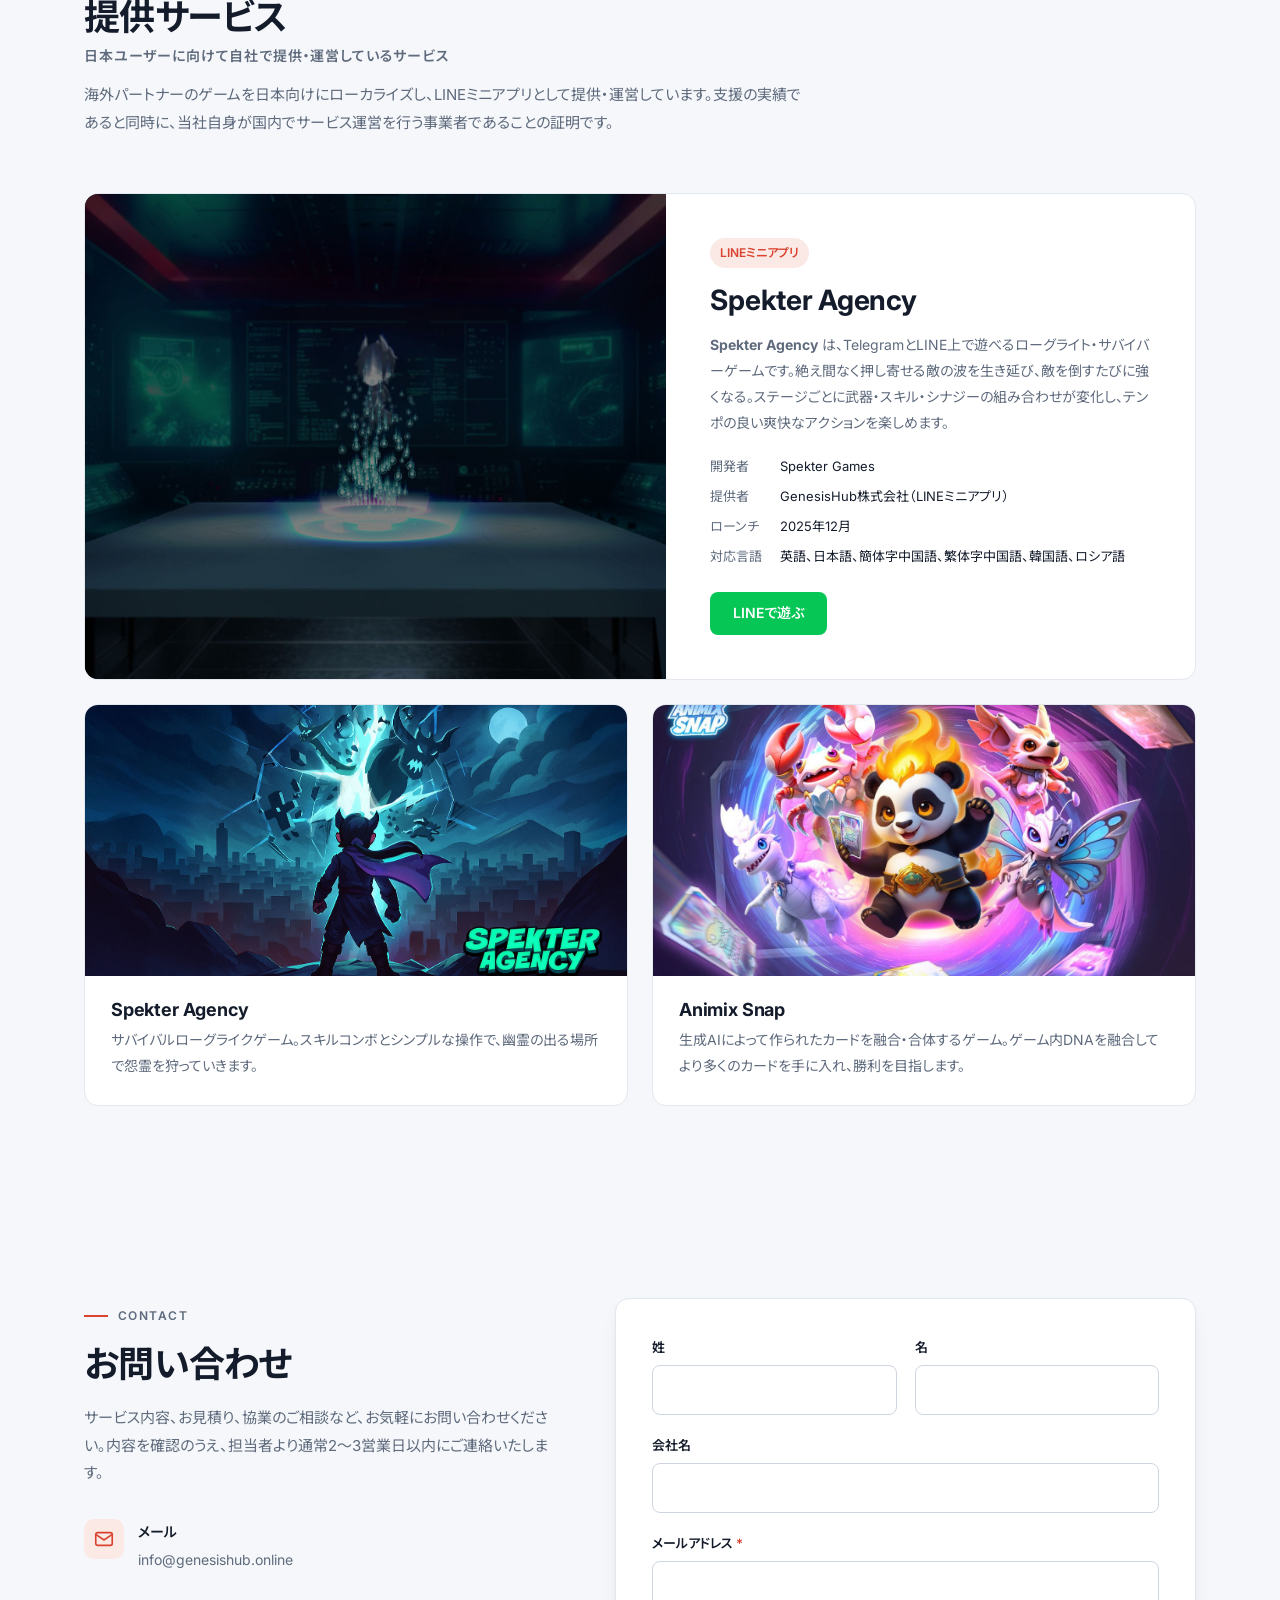
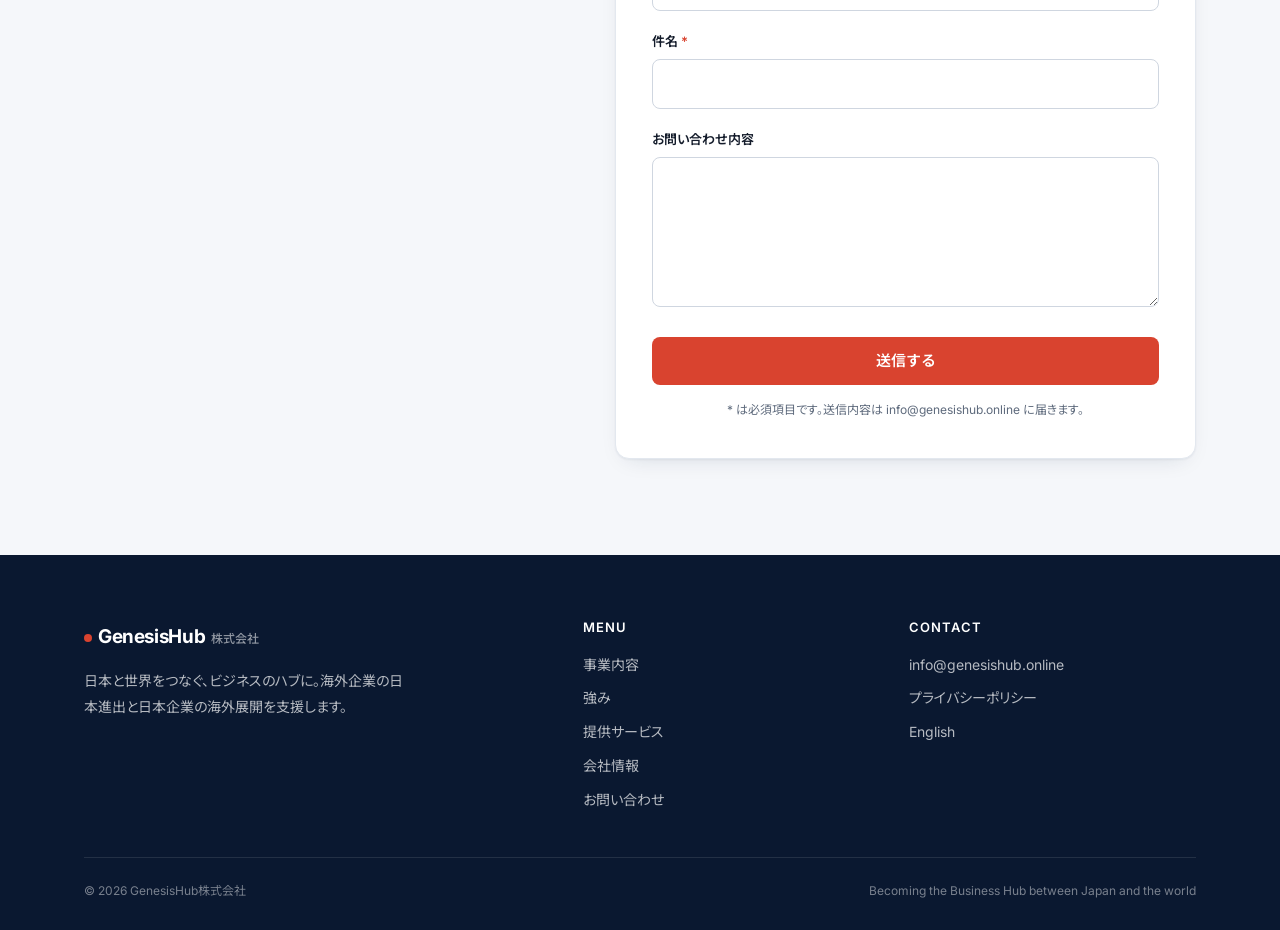
==== commit 92309867: "Redesign site: modern corporate look, JA trust-first and EN market-entry homepages - New design syst" ====
--- a/index.html
+++ b/index.html
@@ -3,25 +3,51 @@
 <head>
   <meta charset="utf-8">
   <meta name="viewport" content="width=device-width, initial-scale=1">
-  <title>ホーム | GenesisHub</title>
-  <meta name="description" content="GenesisHub株式会社は、国内と海外企業のマッチングや日本市場進出を支援するプロフェッショナルチームです。マーケティング、ローカライズ、翻訳、サービス・アプリ提供を通じて事業展開を総合的にサポートします。">
+  <title>GenesisHub株式会社 | 日本と世界をつなぐビジネスハブ</title>
+  <meta name="description" content="GenesisHub株式会社は、海外企業の日本市場進出と日本企業の海外展開を支援する東京のプロフェッショナルチームです。市場調査・参入戦略、マーケティング、広告運用、翻訳・ローカライズ、ビジネスマッチングまで一貫して支援します。">
   <link rel="canonical" href="https://www.genesishub.online/">
+  <link rel="alternate" hreflang="ja" href="https://www.genesishub.online/">
+  <link rel="alternate" hreflang="en" href="https://www.genesishub.online/en/">
+  <link rel="alternate" hreflang="x-default" href="https://www.genesishub.online/">
   <meta property="og:title" content="GenesisHub株式会社">
-  <meta property="og:description" content="Becoming the Business Hub between Japan and the world — 国内と海外企業の橋渡しを">
+  <meta property="og:description" content="日本と世界をつなぐ、ビジネスのハブに。海外企業の日本進出・日本企業の海外展開を支援します。">
   <meta property="og:image" content="https://www.genesishub.online/images/spekter-banner.jpg">
   <meta property="og:url" content="https://www.genesishub.online/">
-  <link rel="icon" href="data:image/svg+xml,%3Csvg xmlns='http://www.w3.org/2000/svg' viewBox='0 0 32 32'%3E%3Crect width='32' height='32' fill='%23000'/%3E%3Ctext x='16' y='22' font-size='18' font-family='Helvetica,Arial' font-weight='700' fill='%23fff' text-anchor='middle'%3EG%3C/text%3E%3C/svg%3E">
+  <meta property="og:locale" content="ja_JP">
+  <link rel="icon" href="data:image/svg+xml,%3Csvg xmlns='http://www.w3.org/2000/svg' viewBox='0 0 32 32'%3E%3Crect width='32' height='32' rx='6' fill='%230f2340'/%3E%3Ctext x='16' y='22' font-size='18' font-family='Helvetica,Arial' font-weight='700' fill='%23fff' text-anchor='middle'%3EG%3C/text%3E%3Ccircle cx='25' cy='8' r='3' fill='%23d9432f'/%3E%3C/svg%3E">
+  <link rel="preconnect" href="https://fonts.googleapis.com">
+  <link rel="preconnect" href="https://fonts.gstatic.com" crossorigin>
+  <link rel="stylesheet" href="https://fonts.googleapis.com/css2?family=Inter:wght@400;500;600;700&family=Noto+Sans+JP:wght@400;500;700&display=swap">
   <link rel="stylesheet" href="style.css">
+  <script type="application/ld+json">
+  {
+    "@context": "https://schema.org",
+    "@type": "Organization",
+    "name": "GenesisHub株式会社",
+    "alternateName": "GenesisHub",
+    "url": "https://www.genesishub.online/",
+    "email": "info@genesishub.online",
+    "foundingDate": "2024-01-05"
+  }
+  </script>
 </head>
 <body>
 
 <header class="site-header">
   <div class="wrap">
-    <a class="brand" href="./">GenesisHub株式会社</a>
-    <nav class="nav" aria-label="メインメニュー">
-      <a href="./" aria-current="page">ホーム</a>
+    <a class="brand" href="./"><span class="dot"></span>GenesisHub <small>株式会社</small></a>
+    <button class="menu-btn" type="button" aria-label="メニュー" aria-expanded="false" aria-controls="nav"><span></span></button>
+    <nav class="nav" id="nav" aria-label="メインメニュー">
+      <a href="#services">事業内容</a>
+      <a href="#process">支援の流れ</a>
+      <a href="#strengths">強み</a>
+      <a href="#products">提供サービス</a>
       <a href="info.html">会社情報</a>
-      <a href="#contact">お問い合わせ</a>
+      <a class="btn btn-primary" href="#contact">お問い合わせ</a>
+      <a class="lang" href="en/" hreflang="en" lang="en" title="English">
+        <svg viewBox="0 0 24 24" fill="none" stroke="currentColor" stroke-width="2" aria-hidden="true"><circle cx="12" cy="12" r="10"/><path d="M2 12h20M12 2a15 15 0 0 1 0 20M12 2a15 15 0 0 0 0 20"/></svg>
+        EN
+      </a>
     </nav>
   </div>
 </header>
@@ -30,140 +56,187 @@
 
   <section class="hero">
     <div class="wrap">
-      <h1>Becoming the Business Hub between Japan and the world
-        <span class="ja">国内と海外企業の橋渡しを</span>
-      </h1>
-      <div class="lead">
-        <p>国際的に自社サービスを展開するサポートを。</p>
-        <p><strong>GenesisHub株式会社</strong>は、国内と海外企業のマッチングや日本市場進出を支援するプロフェッショナルチームです。国内ユーザーに向けてのサービス提供も行います。</p>
-        <p>マーケティング、ローカライズ、翻訳、サービス・アプリ提供を通じて、事業展開を総合的にサポートします。</p>
-      </div>
-    </div>
-  </section>
-
-  <section class="section services" id="services">
-    <div class="wrap">
-      <h2 class="section-title">Our Services / <span class="ja">サービス</span></h2>
-      <p class="section-sub">当社のサービスは、クライアントのビジネスニーズに合わせてカスタマイズされています。戦略策定から実装まで<br>包括的なサポートを提供し、ビジネスの成功に貢献します。</p>
-      <div class="cards">
-        <article class="card">
-          <img class="icon" src="images/icon-marketing.jpg" alt="" width="121" height="121">
-          <h3>マーケティング支援 /<span class="en">Marketing Support</span></h3>
-          <p>日本市場での最適なマーケティング戦略を設計・実行。SNS運用、広告出稿、KOL・インフルエンサー連携、イベント企画など、現地の文化とトレンドを踏まえたマーケティングを支援します。</p>
-        </article>
-        <article class="card">
-          <img class="icon" src="images/icon-translation.jpg" alt="" width="121" height="121">
-          <h3>翻訳・ローカライズ /<span class="en">Translation &amp; Localization</span></h3>
-          <p>単なる翻訳ではなく、“伝わる”ローカライズ。ビジネス文書からWebサイト、アプリ、ゲームまで、文化・文脈を理解した自然な日本語・英語への翻訳を行います。</p>
-        </article>
-        <article class="card">
-          <img class="icon" src="images/icon-service.jpg" alt="" width="121" height="121">
-          <h3>国内ユーザーへのアプリ・サービス提供<span class="en">Service provision in Japan</span></h3>
-          <p>日本在住ユーザー向けのサービスやアプリを提供します。ゲームアプリ含め様々なToCサービスを展開します。</p>
-        </article>
-        <article class="card">
-          <img class="icon" src="images/icon-matching.jpg" alt="" width="121" height="121">
-          <h3>ビジネスマッチング /<span class="en">Business Matching</span></h3>
+      <div class="hero-copy">
+        <p class="eyebrow">GenesisHub株式会社</p>
+        <h1>日本と世界をつなぐ、<br>ビジネスのハブに。
+          <span class="sub" lang="en">Becoming the Business Hub between Japan and the world</span>
+        </h1>
+        <p class="lead">GenesisHub株式会社は、海外企業の日本市場進出と、日本企業の海外展開を支援する東京のプロフェッショナルチームです。市場調査・参入戦略の立案から、マーケティング、広告運用、翻訳・ローカライズ、ビジネスマッチングまで、一貫してサポートします。</p>
+        <div class="actions">
+          <a class="btn btn-primary" href="#contact">お問い合わせ</a>
+          <a class="btn btn-outline" href="#services">事業内容を見る</a>
+        </div>
+      </div>
+    </div>
+  </section>
+
+  <div class="strip">
+    <div class="wrap">
+      <ul>
+        <li><svg viewBox="0 0 24 24" fill="none" stroke="currentColor" stroke-width="1.8" aria-hidden="true"><path d="M3 21h18M5 21V7l7-4 7 4v14M9 21v-6h6v6"/></svg>東京で設立された日本法人</li>
+        <li><svg viewBox="0 0 24 24" fill="none" stroke="currentColor" stroke-width="1.8" aria-hidden="true"><circle cx="12" cy="12" r="9"/><path d="M3 12h18M12 3a14 14 0 0 1 0 18M12 3a14 14 0 0 0 0 18"/></svg>メンバー全員が日英バイリンガル</li>
+        <li><svg viewBox="0 0 24 24" fill="none" stroke="currentColor" stroke-width="1.8" aria-hidden="true"><path d="M4 19V5M4 15l5-5 4 4 7-8M20 6v4h-4"/></svg>戦略立案から実行・改善まで一貫支援</li>
+        <li><svg viewBox="0 0 24 24" fill="none" stroke="currentColor" stroke-width="1.8" aria-hidden="true"><rect x="6" y="2" width="12" height="20" rx="2"/><path d="M10 18h4"/></svg>国内向けアプリ・サービスを自社運営</li>
+      </ul>
+    </div>
+  </div>
+
+  <section class="section" id="services">
+    <div class="wrap">
+      <div class="section-head">
+        <p class="eyebrow">Services</p>
+        <h2>事業内容<span class="en">戦略から実行まで、日本市場に必要な支援を一つの窓口で</span></h2>
+        <p>当社のサービスは、クライアントのビジネスニーズに合わせて設計します。単発の調査から中長期の実行支援まで、目的と予算に応じた体制で対応します。</p>
+      </div>
+      <div class="grid-3">
+        <article class="svc">
+          <div class="ico"><svg viewBox="0 0 24 24" fill="none" stroke="currentColor" stroke-width="1.8" aria-hidden="true"><circle cx="11" cy="11" r="7"/><path d="M21 21l-4.3-4.3M8 11h6M11 8v6"/></svg></div>
+          <h3>市場調査・参入戦略コンサルティング<span class="en">Market Research &amp; Entry Strategy</span></h3>
+          <p>日本市場の競合、ユーザー行動、価格帯、規制環境を調査・分析し、参入可否の判断材料と具体的な参入戦略を提言します。</p>
+        </article>
+        <article class="svc">
+          <div class="ico"><svg viewBox="0 0 24 24" fill="none" stroke="currentColor" stroke-width="1.8" aria-hidden="true"><path d="M4 19V5M4 15l5-5 4 4 7-8M20 6v4h-4"/></svg></div>
+          <h3>マーケティング支援<span class="en">Marketing Support</span></h3>
+          <p>日本市場での最適なマーケティング戦略を設計・実行。SNS運用、KOL・インフルエンサー連携、イベント企画など、現地の文化とトレンドを踏まえて支援します。</p>
+        </article>
+        <article class="svc">
+          <div class="ico"><svg viewBox="0 0 24 24" fill="none" stroke="currentColor" stroke-width="1.8" aria-hidden="true"><path d="M3 11v2a2 2 0 0 0 2 2h2l6 4V5L7 9H5a2 2 0 0 0-2 2zM17 9a4 4 0 0 1 0 6M7 15v5"/></svg></div>
+          <h3>広告運用<span class="en">Advertising Operations</span></h3>
+          <p>Google、Meta、X、LINE、TikTokなどへの広告出稿と運用を代行。予算配分、クリエイティブ制作、効果測定とレポーティングまで担います。</p>
+        </article>
+        <article class="svc">
+          <div class="ico"><svg viewBox="0 0 24 24" fill="none" stroke="currentColor" stroke-width="1.8" aria-hidden="true"><path d="M4 5h8M8 3v2c0 4-2 7-5 9M6 9c1 2 3 4 6 5M13 21l4-10 4 10M14.5 17h5"/></svg></div>
+          <h3>翻訳・ローカライズ<span class="en">Translation &amp; Localization</span></h3>
+          <p>単なる翻訳ではなく、“伝わる”ローカライズ。ビジネス文書からWebサイト、アプリ、ゲームまで、文化・文脈を理解した自然な日本語・英語へ翻訳します。</p>
+        </article>
+        <article class="svc">
+          <div class="ico"><svg viewBox="0 0 24 24" fill="none" stroke="currentColor" stroke-width="1.8" aria-hidden="true"><path d="M10 13a4 4 0 0 0 5.7 0l3-3a4 4 0 0 0-5.7-5.7l-1.5 1.5M14 11a4 4 0 0 0-5.7 0l-3 3a4 4 0 0 0 5.7 5.7l1.5-1.5"/></svg></div>
+          <h3>ビジネスマッチング<span class="en">Business Matching</span></h3>
           <p>日本企業・パートナーとの橋渡しを。スタートアップから大手企業まで、業界・目的に応じて最適なビジネスパートナーとのマッチングを支援します。</p>
         </article>
-      </div>
-    </div>
-  </section>
-
-  <section class="section strengths" id="strengths">
-    <div class="wrap">
-      <h2 class="section-title">Our strenghts /<br><span class="ja">GenesisHubの強み</span></h2>
-      <p class="section-sub">GenesisHubを選ぶべき4つの理由</p>
-      <div class="cards">
-        <article class="card">
-          <svg class="shape" viewBox="0 0 64 64" aria-hidden="true"><path d="M8 8h20v48H8zM36 8h20v48H36z" fill="none"/><path d="M8 8c14 0 24 10 24 24S22 56 8 56zM56 8C42 8 32 18 32 32s10 24 24 24z" fill="#000"/></svg>
-          <h3>バイリンガル支援<span class="en">Fully bilingual</span></h3>
-          <p>弊社に在籍するメンバー全てが日本語と英語のバイリンガルです。高いレベルでビジネスコミュニケーションを行います。</p>
-        </article>
-        <article class="card">
-          <svg class="shape" viewBox="0 0 64 64" aria-hidden="true"><path d="M32 8a24 24 0 1 0 24 24H32z" fill="#000"/></svg>
-          <h3>伴走型支援<span class="en">Tailored support</span></h3>
-          <p>単なる翻訳ではなく、“伝わる”ローカライズ。ビジネス文書からWebサイト、アプリ、ゲームまで、文化・文脈を理解した自然な日本語・英語への翻訳を行います。</p>
-        </article>
-        <article class="card">
-          <svg class="shape" viewBox="0 0 64 64" aria-hidden="true"><path d="M32 8A24 24 0 0 0 8 32a24 24 0 0 0 24 24V8z" fill="#000"/><path d="M32 8v48A24 24 0 0 0 32 8z" fill="#000" opacity=".35"/><rect x="30" y="4" width="4" height="56" fill="#000"/></svg>
-          <h3>柔軟性<span class="en">Flexibility</span></h3>
-          <p>日本企業・パートナーとの橋渡しを。スタートアップから大手企業まで、業界・目的に応じて最適なビジネスパートナーとのマッチングを支援します。</p>
-        </article>
-        <article class="card">
-          <svg class="shape" viewBox="0 0 64 64" aria-hidden="true"><path d="M8 34a24 24 0 0 1 48 0z" fill="#000"/><rect x="8" y="40" width="48" height="16" fill="#000"/></svg>
-          <h3>豊富な経験<span class="en">Experience</span></h3>
-          <p>海外企業の国内進出やマッチングを長年支援してきたメンバーが直接携わります。</p>
-        </article>
-      </div>
-    </div>
-  </section>
-
-  <section class="section games" id="games">
-    <div class="wrap">
-      <h2 class="section-title">Services offered /<br><span class="ja">提供サービス</span></h2>
-      <p class="section-sub">弊社が日本ユーザーに向けて提供するサービスをご紹介します。</p>
-
-      <div class="banner">
-        <img src="images/spekter-banner.jpg" alt="Spekter Agency" width="1389" height="769">
-      </div>
-
-      <article class="game">
-        <div class="text">
-          <h2>Spekter Agency</h2>
-          <p><strong>Spekter Agency</strong> は、TelegramとLINE上で遊べるローグライト・サバイバーゲームです。</p>
-          <p>絶え間なく押し寄せる敵の波を生き延び、敵を倒すたびに強くなりましょう。アップグレードを重ねることで、各ステージの終盤にあなたは無敵の存在へと変貌します。</p>
-          <p>各ステージごとに武器、スキル、シナジーの組み合わせが変化するため、常に遊び方は変わっていきます。直感的な操作と奥深い成長システムにより、何度もプレイしたくなるテンポの良い爽快アクションをプレイヤーに提供します。ぜひ一度、ご自身で体感して見てください。</p>
-          <h4>ゲーム情報</h4>
-          <ul>
-            <li>ゲーム名：Spekter Agency</li>
-            <li>開発者：Spekter Games</li>
-            <li>LINEミニアプリのサービス提供者：GenesisHub株式会社</li>
-            <li>ローンチ日：2025年12月</li>
-            <li>言語：英語、日本語、簡体字中国語、繁体字中国語、韓国語、ロシア語</li>
-          </ul>
-          <a class="btn-line" href="https://miniapp.line.me/2007828444-vE0PRQzL" target="_blank" rel="noopener">LINEで遊ぶ</a>
-        </div>
-        <div class="media">
-          <img src="images/spekter-detail.jpg" alt="Spekter Agency ゲーム画面" width="963" height="819">
+        <article class="svc">
+          <div class="ico"><svg viewBox="0 0 24 24" fill="none" stroke="currentColor" stroke-width="1.8" aria-hidden="true"><rect x="6" y="2" width="12" height="20" rx="2"/><path d="M10 18h4"/></svg></div>
+          <h3>国内ユーザー向けサービス提供<span class="en">Service Provision in Japan</span></h3>
+          <p>LINEミニアプリをはじめ、日本在住ユーザー向けのゲーム・アプリを自社で提供・運営。海外パートナーの国内サービス提供者としての役割も担います。</p>
+        </article>
+      </div>
+    </div>
+  </section>
+
+  <section class="section alt" id="process">
+    <div class="wrap">
+      <div class="section-head center">
+        <p class="eyebrow">Process</p>
+        <h2>支援の流れ<span class="en">ヒアリングから伴走まで、4つのステップ</span></h2>
+      </div>
+      <ol class="steps">
+        <li><h3>ヒアリング</h3><p>事業内容、目標、予算、体制を伺い、日本市場で解くべき課題を整理します。</p></li>
+        <li><h3>市場分析・戦略提案</h3><p>競合・ユーザー・チャネルを調査し、参入・展開の具体的な戦略と計画を提案します。</p></li>
+        <li><h3>実行支援</h3><p>マーケティング、広告運用、ローカライズ、パートナー紹介など、計画を実行に移します。</p></li>
+        <li><h3>伴走・改善</h3><p>定例レポートで成果を可視化し、データに基づいて施策を継続的に改善します。</p></li>
+      </ol>
+    </div>
+  </section>
+
+  <section class="section" id="strengths">
+    <div class="wrap">
+      <div class="section-head">
+        <p class="eyebrow">Why GenesisHub</p>
+        <h2>GenesisHubの強み<span class="en">選ばれる4つの理由</span></h2>
+      </div>
+      <div class="why">
+        <article>
+          <div class="num">01</div>
+          <div><h3>バイリンガル支援<span class="en">Fully bilingual</span></h3><p>在籍するメンバー全員が日本語と英語のバイリンガルです。海外本社と日本側の関係者の間で、高いレベルのビジネスコミュニケーションを実現します。</p></div>
+        </article>
+        <article>
+          <div class="num">02</div>
+          <div><h3>伴走型支援<span class="en">Hands-on support</span></h3><p>戦略の提案で終わらず、実行から改善まで一貫して伴走します。定例のレポートと率直な提言で、クライアントの意思決定を支えます。</p></div>
+        </article>
+        <article>
+          <div class="num">03</div>
+          <div><h3>柔軟性<span class="en">Flexibility</span></h3><p>単発の市場調査から中長期の実行支援まで、目的と予算に応じた体制で対応します。必要な範囲を、必要な期間だけご利用いただけます。</p></div>
+        </article>
+        <article>
+          <div class="num">04</div>
+          <div><h3>豊富な経験<span class="en">Experience</span></h3><p>海外企業の国内進出やビジネスマッチングを長年支援してきたメンバーが直接携わります。自社でも国内向けサービスを運営し、現場の知見を蓄積しています。</p></div>
+        </article>
+      </div>
+    </div>
+  </section>
+
+  <section class="section alt" id="products">
+    <div class="wrap">
+      <div class="section-head">
+        <p class="eyebrow">Our Services in Japan</p>
+        <h2>提供サービス<span class="en">日本ユーザーに向けて自社で提供・運営しているサービス</span></h2>
+        <p>海外パートナーのゲームを日本向けにローカライズし、LINEミニアプリとして提供・運営しています。支援の実績であると同時に、当社自身が国内でサービス運営を行う事業者であることの証明です。</p>
+      </div>
+      <article class="feature">
+        <div class="media"><img src="images/spekter-detail.jpg" alt="Spekter Agency ゲーム画面" width="963" height="819" loading="lazy"></div>
+        <div class="body">
+          <span class="tag">LINEミニアプリ</span>
+          <h3>Spekter Agency</h3>
+          <p><strong>Spekter Agency</strong> は、TelegramとLINE上で遊べるローグライト・サバイバーゲームです。絶え間なく押し寄せる敵の波を生き延び、敵を倒すたびに強くなる。ステージごとに武器・スキル・シナジーの組み合わせが変化し、テンポの良い爽快なアクションを楽しめます。</p>
+          <dl>
+            <dt>開発者</dt><dd>Spekter Games</dd>
+            <dt>提供者</dt><dd>GenesisHub株式会社（LINEミニアプリ）</dd>
+            <dt>ローンチ</dt><dd>2025年12月</dd>
+            <dt>対応言語</dt><dd>英語、日本語、簡体字中国語、繁体字中国語、韓国語、ロシア語</dd>
+          </dl>
+          <a class="btn btn-line" href="https://miniapp.line.me/2007828444-vE0PRQzL" target="_blank" rel="noopener">LINEで遊ぶ</a>
         </div>
       </article>
-
-      <div class="game-list">
-        <article>
-          <img src="images/spekter-banner.jpg" alt="Spekter Agency">
-          <h3>Spekter Agency</h3>
-          <p>サバイバルローグライクゲーム。プレイヤーはスキルコンボとシンプルなゲームプレイで、幽霊の出る場所で怨霊を狩っていきます。さぁ、Spekterの旅に出かけよう。</p>
-        </article>
-        <article>
-          <img src="images/animix-banner.jpg" alt="Animix Snap">
-          <h3>Animix Snap</h3>
-          <p>生成AIによって作られたカードを融合・合体するゲームです！ゲーム内DNAを融合することになって、より多くのカードを手に入れ、勝利を手にしましょう。</p>
-        </article>
-      </div>
-    </div>
-  </section>
-
-  <section class="section contact" id="contact">
-    <div class="wrap">
-      <h2 class="section-title">Contact / <span class="ja">お問い合わせ</span></h2>
-      <p class="section-sub">弊社提供サービスなどについて、お気軽にお問い合わせください</p>
-      <form id="contact-form" action="https://formspree.io/f/xjykywbr" method="POST">
-        <div class="left">
-          <div><label for="first-name">First Name</label><input id="first-name" name="first-name" type="text" autocomplete="given-name"></div>
-          <div><label for="last-name">Last Name</label><input id="last-name" name="last-name" type="text" autocomplete="family-name"></div>
-          <div><label for="email">Email *</label><input id="email" name="email" type="email" required autocomplete="email"></div>
-          <div><label for="subject">Subject *</label><input id="subject" name="subject" type="text" required></div>
+      <div class="products">
+        <article class="product">
+          <img src="images/spekter-banner.jpg" alt="Spekter Agency" loading="lazy">
+          <div class="body"><h3>Spekter Agency</h3><p>サバイバルローグライクゲーム。スキルコンボとシンプルな操作で、幽霊の出る場所で怨霊を狩っていきます。</p></div>
+        </article>
+        <article class="product">
+          <img src="images/animix-banner.jpg" alt="Animix Snap" loading="lazy">
+          <div class="body"><h3>Animix Snap</h3><p>生成AIによって作られたカードを融合・合体するゲーム。ゲーム内DNAを融合してより多くのカードを手に入れ、勝利を目指します。</p></div>
+        </article>
+      </div>
+    </div>
+  </section>
+
+  </section>
+
+  <section class="section alt" id="contact">
+    <div class="wrap">
+      <div class="contact-grid">
+        <div class="contact-info">
+          <p class="eyebrow">Contact</p>
+          <h2>お問い合わせ</h2>
+          <p>サービス内容、お見積り、協業のご相談など、お気軽にお問い合わせください。内容を確認のうえ、担当者より通常2〜3営業日以内にご連絡いたします。</p>
+          <div class="meta">
+            <div>
+              <svg viewBox="0 0 24 24" fill="none" stroke="currentColor" stroke-width="1.8" aria-hidden="true"><rect x="3" y="5" width="18" height="14" rx="2"/><path d="M3 7l9 6 9-6"/></svg>
+              <p><strong>メール</strong><a href="mailto:info@genesishub.online">info@genesishub.online</a></p>
+            </div>
+          </div>
         </div>
-        <div class="right">
-          <div><label for="message">Leave us a message...</label><textarea id="message" name="message"></textarea></div>
-        </div>
-        <input type="text" name="_gotcha" tabindex="-1" autocomplete="off" aria-hidden="true" style="display:none">
-        <input type="hidden" name="_language" value="ja">
-        <button type="submit">Submit</button>
-        <p class="form-status" role="status" aria-live="polite" hidden></p>
-        <p class="note">* は必須項目です。送信内容は info@genesishub.online に届きます。</p>
-      </form>
+        <form class="form-card" id="contact-form" action="https://formspree.io/f/xjykywbr" method="POST"
+              data-subject-prefix="[Web] お問い合わせ: "
+              data-msg-sending="送信中…"
+              data-msg-ok="送信しました。お問い合わせありがとうございます。担当者よりご連絡いたします。"
+              data-msg-error="送信に失敗しました。お手数ですが info@genesishub.online まで直接ご連絡ください。"
+              data-msg-network="送信に失敗しました。ネットワーク状況をご確認のうえ再度お試しいただくか、info@genesishub.online まで直接ご連絡ください。">
+          <div class="row2">
+            <div class="field"><label for="last-name">姓</label><input id="last-name" name="last-name" type="text" autocomplete="family-name"></div>
+            <div class="field"><label for="first-name">名</label><input id="first-name" name="first-name" type="text" autocomplete="given-name"></div>
+          </div>
+          <div class="field"><label for="company">会社名</label><input id="company" name="company" type="text" autocomplete="organization"></div>
+          <div class="field"><label for="email">メールアドレス<span class="req">*</span></label><input id="email" name="email" type="email" required autocomplete="email"></div>
+          <div class="field"><label for="subject">件名<span class="req">*</span></label><input id="subject" name="subject" type="text" required></div>
+          <div class="field"><label for="message">お問い合わせ内容</label><textarea id="message" name="message"></textarea></div>
+          <input type="text" name="_gotcha" tabindex="-1" autocomplete="off" aria-hidden="true" style="display:none">
+          <input type="hidden" name="_language" value="ja">
+          <button class="btn btn-primary" type="submit">送信する</button>
+          <p class="form-status" role="status" aria-live="polite" hidden></p>
+          <p class="note">* は必須項目です。送信内容は info@genesishub.online に届きます。</p>
+        </form>
+      </div>
     </div>
   </section>
 
@@ -171,77 +244,37 @@
 
 <footer class="site-footer">
   <div class="wrap">
-    <div class="box">
+    <div class="cols">
       <div>
-        <h2>Address</h2>
-        <p>〒150-0043<br>東京都渋谷区道玄坂1丁目10番8号<br>渋谷道玄坂東急ビル2F-C</p>
+        <a class="brand" href="./"><span class="dot"></span>GenesisHub <small>株式会社</small></a>
+        <p class="tagline">日本と世界をつなぐ、ビジネスのハブに。海外企業の日本進出と日本企業の海外展開を支援します。</p>
       </div>
       <div>
-        <h2>Email</h2>
-        <p><a href="mailto:info@genesishub.online">info@genesishub.online</a></p>
+        <h2>Menu</h2>
+        <ul>
+          <li><a href="#services">事業内容</a></li>
+          <li><a href="#strengths">強み</a></li>
+          <li><a href="#products">提供サービス</a></li>
+          <li><a href="info.html">会社情報</a></li>
+          <li><a href="#contact">お問い合わせ</a></li>
+        </ul>
       </div>
       <div>
-        <h2>Privacy Policy</h2>
-        <a href="privacypolicy.html" aria-label="プライバシーポリシー"><img class="rss" src="images/rss.png" alt="" width="24" height="24"></a>
-        <p class="copy">© 2025 GenesisHub株式会社</p>
-      </div>
+        <h2>Contact</h2>
+        <ul>
+          <li><a href="mailto:info@genesishub.online">info@genesishub.online</a></li>
+          <li><a href="privacypolicy.html">プライバシーポリシー</a></li>
+          <li><a href="en/" hreflang="en" lang="en">English</a></li>
+        </ul>
+      </div>
+    </div>
+    <div class="bottom">
+      <p>© 2026 GenesisHub株式会社</p>
+      <p>Becoming the Business Hub between Japan and the world</p>
     </div>
   </div>
 </footer>
 
-<script>
-  // Contact form: submits to Formspree in the background (no page reload) and
-  // shows the result inline. The Formspree endpoint is the form's action URL;
-  // see README.md §3 for setup. Until the endpoint is configured (REPLACE_ME),
-  // the form falls back to opening the visitor's mail client so nothing breaks.
-  (function () {
-    var f = document.getElementById('contact-form');
-    if (!f) return;
-    var status = f.querySelector('.form-status');
-    var button = f.querySelector('button[type="submit"]');
-    var v = function (id) { return (document.getElementById(id).value || '').trim(); };
-    var show = function (msg, ok) {
-      status.textContent = msg;
-      status.className = 'form-status ' + (ok ? 'ok' : 'error');
-      status.hidden = false;
-    };
-
-    if (f.action.indexOf('REPLACE_ME') !== -1) {
-      f.addEventListener('submit', function (e) {
-        e.preventDefault();
-        var subject = encodeURIComponent('[Web] ' + v('subject'));
-        var body = encodeURIComponent(
-          'Name: ' + v('first-name') + ' ' + v('last-name') + '\nEmail: ' + v('email') + '\n\n' + v('message'));
-        window.location.href = 'mailto:info@genesishub.online?subject=' + subject + '&body=' + body;
-      });
-      return;
-    }
-
-    f.addEventListener('submit', function (e) {
-      e.preventDefault();
-      var data = new FormData(f);
-      data.append('_subject', '[Web] お問い合わせ: ' + v('subject'));
-      button.disabled = true;
-      var label = button.textContent;
-      button.textContent = '送信中…';
-      status.hidden = true;
-      fetch(f.action, { method: 'POST', body: data, headers: { 'Accept': 'application/json' } })
-        .then(function (r) { return r.json().then(function (j) { return { ok: r.ok, json: j }; }); })
-        .then(function (res) {
-          if (res.ok) {
-            f.reset();
-            show('送信しました。お問い合わせありがとうございます。担当者よりご連絡いたします。', true);
-          } else {
-            var err = res.json && res.json.errors ? res.json.errors.map(function (x) { return x.message; }).join(' / ') : '';
-            show('送信に失敗しました。' + (err ? '（' + err + '）' : '') + ' お手数ですが info@genesishub.online まで直接ご連絡ください。', false);
-          }
-        })
-        .catch(function () {
-          show('送信に失敗しました。ネットワーク状況をご確認のうえ再度お試しいただくか、info@genesishub.online まで直接ご連絡ください。', false);
-        })
-        .then(function () { button.disabled = false; button.textContent = label; });
-    });
-  })();
-</script>
+<script src="site.js" defer></script>
 </body>
 </html>
--- a/style.css
+++ b/style.css
@@ -1,219 +1,283 @@
-/* GenesisHub株式会社 — static site styles (migrated from Wix) */
+/* GenesisHub株式会社 — site styles (redesign 2026) */
 :root {
-  --black: #000;
-  --white: #fff;
-  --gray: #8f8f8f;
-  --line: #e2e2e2;
+  --navy: #0f2340;
+  --navy-deep: #0a1830;
+  --ink: #141c2b;
+  --text: #2b3445;
+  --muted: #5f6b7d;
+  --accent: #d9432f;
+  --accent-dark: #b9351f;
+  --accent-soft: #fbe9e6;
+  --bg: #ffffff;
+  --surface: #f5f7fa;
+  --border: #e3e8ef;
   --line-green: #06c755;
-  --peach-a: #fdf6f3;
-  --peach-b: #f3c8b8;
-  --max: 1100px;
-  --font: "Helvetica Neue", Helvetica, Arial, "Hiragino Kaku Gothic ProN", "Hiragino Sans", Meiryo, sans-serif;
+  --max: 1160px;
+  --radius: 14px;
+  --shadow: 0 1px 2px rgba(15,35,64,.05), 0 8px 24px -12px rgba(15,35,64,.18);
+  --font: "Inter", "Noto Sans JP", "Hiragino Sans", "Hiragino Kaku Gothic ProN", Meiryo, system-ui, sans-serif;
 }
 * { box-sizing: border-box; }
-html { scroll-behavior: smooth; }
+html { scroll-behavior: smooth; scroll-padding-top: 84px; }
 body {
-  margin: 0;
-  font-family: var(--font);
-  color: var(--black);
-  background: var(--white);
-  line-height: 1.8;
-  font-size: 15px;
-  -webkit-font-smoothing: antialiased;
+  margin: 0; font-family: var(--font); color: var(--text); background: var(--bg);
+  line-height: 1.85; font-size: 15px; -webkit-font-smoothing: antialiased;
+  font-feature-settings: "palt";
 }
 a { color: inherit; text-decoration: none; }
 img { max-width: 100%; display: block; }
+h1, h2, h3, h4 { color: var(--ink); line-height: 1.3; margin: 0; letter-spacing: -.01em; }
+p { margin: 0; }
 .wrap { max-width: var(--max); margin: 0 auto; padding: 0 24px; }
+.sr-only { position: absolute; width: 1px; height: 1px; overflow: hidden; clip: rect(0 0 0 0); white-space: nowrap; }
+
+/* Buttons */
+.btn {
+  display: inline-flex; align-items: center; justify-content: center; gap: 8px;
+  padding: 12px 22px; border-radius: 8px; font-size: 14px; font-weight: 600; line-height: 1.2;
+  border: 1px solid transparent; cursor: pointer; transition: background .15s, color .15s, border-color .15s, transform .15s;
+  font-family: inherit;
+}
+.btn-primary { background: var(--accent); color: #fff; }
+.btn-primary:hover { background: var(--accent-dark); }
+.btn-outline { border-color: rgba(255,255,255,.4); color: #fff; }
+.btn-outline:hover { background: rgba(255,255,255,.1); }
+.btn-ghost { border-color: var(--border); color: var(--ink); background: #fff; }
+.btn-ghost:hover { border-color: var(--navy); }
+.btn-navy { background: var(--navy); color: #fff; }
+.btn-navy:hover { background: var(--navy-deep); }
+.btn-line { background: var(--line-green); color: #fff; }
+.btn-line:hover { filter: brightness(.94); }
+.btn svg { width: 16px; height: 16px; }
 
 /* Header */
 .site-header {
-  position: sticky; top: 0; z-index: 10;
-  background: var(--white);
-  border-bottom: 1px solid var(--line);
-}
-.site-header .wrap {
-  display: flex; align-items: center; justify-content: space-between;
-  height: 64px; gap: 16px;
-}
-.brand { font-size: 16px; letter-spacing: .02em; }
-.nav { display: flex; gap: 10px; flex-wrap: wrap; justify-content: flex-end; }
-.nav a {
-  display: inline-block; padding: 7px 22px;
-  border: 1px solid var(--black); font-size: 13px; line-height: 1.4;
-  transition: background .15s, color .15s;
-}
-.nav a:hover, .nav a[aria-current="page"] { background: var(--black); color: var(--white); }
-
-/* Hero (home) */
+  position: sticky; top: 0; z-index: 50;
+  background: rgba(255,255,255,.92); backdrop-filter: saturate(160%) blur(10px);
+  border-bottom: 1px solid var(--border);
+}
+.site-header .wrap { display: flex; align-items: center; justify-content: space-between; height: 68px; gap: 24px; }
+.brand { display: flex; align-items: baseline; gap: 6px; font-weight: 700; font-size: 19px; color: var(--ink); letter-spacing: -.02em; white-space: nowrap; }
+.brand .dot { display: inline-block; width: 8px; height: 8px; border-radius: 50%; background: var(--accent); transform: translateY(-1px); }
+.brand small { font-size: 12px; font-weight: 500; color: var(--muted); letter-spacing: 0; }
+.nav { display: flex; align-items: center; gap: 4px; }
+.nav a { padding: 8px 14px; font-size: 14px; font-weight: 500; color: var(--text); border-radius: 6px; }
+.nav a:hover { color: var(--ink); background: var(--surface); }
+.nav a[aria-current="page"] { color: var(--ink); }
+.nav .btn { margin-left: 8px; padding: 9px 16px; }
+.lang {
+  display: inline-flex; align-items: center; gap: 6px; padding: 7px 12px; margin-left: 4px;
+  border: 1px solid var(--border); border-radius: 999px; font-size: 12px; font-weight: 600; letter-spacing: .04em; color: var(--muted);
+}
+.lang:hover { color: var(--ink); border-color: var(--navy); }
+.lang svg { width: 14px; height: 14px; }
+.menu-btn { display: none; background: none; border: 1px solid var(--border); border-radius: 8px; width: 42px; height: 42px; cursor: pointer; align-items: center; justify-content: center; }
+.menu-btn span { display: block; width: 18px; height: 2px; background: var(--ink); position: relative; }
+.menu-btn span::before, .menu-btn span::after { content: ""; position: absolute; left: 0; width: 18px; height: 2px; background: var(--ink); }
+.menu-btn span::before { top: -6px; } .menu-btn span::after { top: 6px; }
+
+/* Hero */
 .hero {
-  background: var(--black); color: var(--white);
-  padding: 96px 0 104px;
-}
-.hero .wrap {
-  display: grid; grid-template-columns: 1.05fr 1fr; gap: 56px; align-items: center;
-}
-.hero h1 {
-  font-size: 40px; line-height: 1.2; font-weight: 700; margin: 0;
-  letter-spacing: -.01em;
-}
-.hero h1 .ja { display: block; font-size: 32px; font-weight: 400; margin-top: 36px; }
-.hero .lead p { margin: 0 0 22px; font-size: 15px; }
-.hero .lead p:last-child { margin-bottom: 0; }
-.hero .lead strong { font-weight: 700; }
-.hero .lead::after { content: ""; display: block; width: 44px; height: 1px; background: var(--white); margin-top: 20px; }
-
-/* Section heading pattern */
-.section { padding: 80px 0; }
-.section-title {
-  text-align: center; font-size: 42px; font-weight: 700; line-height: 1.15;
-  margin: 0 0 18px; letter-spacing: -.01em;
-}
-.section-title .ja { font-weight: 400; }
-.section-sub { text-align: center; font-size: 13px; margin: 0 auto 56px; max-width: 760px; }
-
-/* Services grid */
-.cards { display: grid; grid-template-columns: repeat(4, 1fr); gap: 36px; }
-.card { text-align: center; }
-.card .icon {
-  width: 121px; height: 121px; border-radius: 50%; object-fit: cover;
-  margin: 0 auto 26px;
-}
-.card h3 { font-size: 17px; line-height: 1.35; margin: 0 0 22px; font-weight: 700; }
-.card h3 .en { display: block; }
-.card p { font-size: 13px; text-align: left; margin: 0; }
-.card p.center { text-align: center; }
+  position: relative; overflow: hidden; color: #fff;
+  background: radial-gradient(1200px 600px at 85% -10%, rgba(217,67,47,.22), transparent 60%),
+              linear-gradient(160deg, #12294b 0%, var(--navy) 55%, var(--navy-deep) 100%);
+  padding: 96px 0 88px;
+}
+.hero::before {
+  content: ""; position: absolute; inset: 0; pointer-events: none; opacity: .5;
+  background-image: linear-gradient(rgba(255,255,255,.045) 1px, transparent 1px), linear-gradient(90deg, rgba(255,255,255,.045) 1px, transparent 1px);
+  background-size: 48px 48px;
+  mask-image: radial-gradient(ellipse at 50% 30%, #000 30%, transparent 75%);
+}
+.hero .wrap { position: relative; }
+.hero-copy { max-width: 800px; }
+.eyebrow { display: inline-flex; align-items: center; gap: 10px; font-size: 12px; font-weight: 600; letter-spacing: .12em; text-transform: uppercase; color: var(--accent); }
+.eyebrow::before { content: ""; width: 24px; height: 2px; background: var(--accent); }
+.hero .eyebrow { color: #f3b8ae; } .hero .eyebrow::before { background: #f3b8ae; }
+.hero h1 { color: #fff; font-size: 48px; line-height: 1.18; font-weight: 700; margin: 22px 0 20px; letter-spacing: -.02em; }
+.hero h1 .sub { display: block; font-size: 20px; font-weight: 400; color: rgba(255,255,255,.75); margin-top: 14px; letter-spacing: 0; }
+.hero .lead { font-size: 16px; color: rgba(255,255,255,.82); max-width: 640px; }
+.hero .actions { display: flex; flex-wrap: wrap; gap: 12px; margin-top: 34px; }
+/* Trust strip */
+.strip { border-bottom: 1px solid var(--border); background: #fff; }
+.strip ul { list-style: none; margin: 0; padding: 0; display: grid; grid-template-columns: repeat(4, 1fr); }
+.strip li { display: flex; align-items: center; gap: 10px; padding: 20px 18px; font-size: 13.5px; font-weight: 500; color: var(--ink); border-left: 1px solid var(--border); }
+.strip li:first-child { border-left: 0; padding-left: 0; }
+.strip li svg { width: 22px; height: 22px; color: var(--accent); flex: none; }
+
+/* Sections */
+.section { padding: 96px 0; }
+.section.alt { background: var(--surface); }
+.section-head { max-width: 720px; margin-bottom: 56px; }
+.section-head.center { margin-left: auto; margin-right: auto; text-align: center; }
+.section-head.center .eyebrow::before { display: none; }
+.section-head h2 { font-size: 36px; font-weight: 700; margin: 14px 0 16px; letter-spacing: -.02em; }
+.section-head h2 .en { display: block; font-size: 14px; font-weight: 600; color: var(--muted); letter-spacing: .06em; margin-top: 6px; }
+.section-head p { color: var(--muted); font-size: 15px; }
+
+/* Service cards */
+.grid-3 { display: grid; grid-template-columns: repeat(3, 1fr); gap: 24px; }
+.grid-2 { display: grid; grid-template-columns: repeat(2, 1fr); gap: 24px; }
+.svc {
+  background: #fff; border: 1px solid var(--border); border-radius: var(--radius); padding: 30px 28px;
+  transition: transform .2s, box-shadow .2s, border-color .2s;
+}
+.svc:hover { transform: translateY(-3px); box-shadow: var(--shadow); border-color: #d3dae4; }
+.svc .ico { width: 48px; height: 48px; border-radius: 12px; background: var(--accent-soft); color: var(--accent); display: grid; place-items: center; margin-bottom: 22px; }
+.svc .ico svg { width: 24px; height: 24px; }
+.svc h3 { font-size: 18px; margin-bottom: 6px; }
+.svc h3 .en { display: block; font-size: 12px; font-weight: 600; color: var(--muted); letter-spacing: .04em; margin-top: 4px; }
+.svc p { font-size: 14px; color: var(--muted); margin-top: 12px; }
+
+/* Process */
+.steps { list-style: none; margin: 0; padding: 0; display: grid; grid-template-columns: repeat(4, 1fr); gap: 24px; counter-reset: step; position: relative; }
+.steps::before { content: ""; position: absolute; top: 26px; left: 12%; right: 12%; height: 1px; background: var(--border); }
+.steps li { position: relative; padding-top: 72px; }
+.steps li::before {
+  counter-increment: step; content: counter(step, decimal-leading-zero);
+  position: absolute; top: 0; left: 0; width: 52px; height: 52px; border-radius: 50%;
+  display: grid; place-items: center; background: var(--navy); color: #fff; font-weight: 700; font-size: 15px;
+  box-shadow: 0 0 0 8px var(--surface);
+}
+.section:not(.alt) .steps li::before { box-shadow: 0 0 0 8px #fff; }
+.steps h3 { font-size: 17px; margin-bottom: 8px; }
+.steps p { font-size: 14px; color: var(--muted); }
 
 /* Strengths */
-.strengths {
-  background: linear-gradient(180deg, var(--peach-a) 0%, var(--peach-b) 100%);
-}
-.strengths .cards { gap: 40px; }
-.strengths .shape { width: 64px; height: 64px; margin: 0 auto 26px; display: block; }
-.strengths h3 { font-size: 24px; font-weight: 400; margin: 0 0 22px; line-height: 1.3; }
-.strengths h3 .en { display: block; font-size: 19px; font-weight: 700; }
-.strengths p { font-size: 13px; text-align: center; }
-
-/* Services offered (games) */
-.games .section-sub { margin-bottom: 40px; }
-.banner { position: relative; overflow: hidden; }
-.banner img { width: 100%; height: auto; }
-.game {
-  display: grid; grid-template-columns: 1fr 1.6fr; gap: 0; border: 1px solid var(--line);
-  margin-top: 0;
-}
-.game .text { padding: 48px 40px; }
-.game .text h2 { font-size: 34px; line-height: 1.15; margin: 0 0 22px; font-weight: 700; }
-.game .text p { font-size: 13px; margin: 0 0 18px; }
-.game .text h4 { font-size: 13px; margin: 26px 0 6px; }
-.game .text ul { margin: 0 0 22px; padding-left: 20px; font-size: 13px; }
-.game .text li { margin: 2px 0; }
-.game .media img { width: 100%; height: 100%; object-fit: cover; }
-.btn-line {
-  display: inline-block; background: var(--line-green); color: var(--white);
-  padding: 10px 24px; font-size: 13px; border-radius: 3px;
-}
-.btn-line:hover { filter: brightness(.95); }
-.game-list { display: grid; grid-template-columns: 1fr 1fr; gap: 28px; margin-top: 28px; }
-.game-list article { border: 1px solid var(--line); }
-.game-list img { width: 100%; aspect-ratio: 16/9; object-fit: cover; }
-.game-list h3 { font-size: 18px; margin: 18px 20px 6px; }
-.game-list p { font-size: 13px; margin: 0 20px 20px; }
+.why { display: grid; grid-template-columns: 1fr 1fr; gap: 24px; }
+.why article { display: grid; grid-template-columns: 56px 1fr; gap: 20px; padding: 28px; border-radius: var(--radius); background: #fff; border: 1px solid var(--border); }
+.why .num { font-size: 13px; font-weight: 700; color: var(--accent); letter-spacing: .08em; padding-top: 4px; }
+.why h3 { font-size: 19px; margin-bottom: 6px; }
+.why h3 .en { display: block; font-size: 12px; font-weight: 600; color: var(--muted); letter-spacing: .04em; margin-top: 2px; }
+.why p { font-size: 14px; color: var(--muted); margin-top: 10px; }
+
+/* Products */
+.feature { display: grid; grid-template-columns: 1.1fr 1fr; border: 1px solid var(--border); border-radius: var(--radius); overflow: hidden; background: #fff; }
+.feature .media { position: relative; min-height: 360px; background: #0b1b2a; }
+.feature .media img { width: 100%; height: 100%; object-fit: cover; position: absolute; inset: 0; }
+.feature .body { padding: 44px 44px; }
+.feature .tag { display: inline-block; font-size: 12px; font-weight: 600; color: var(--accent); background: var(--accent-soft); padding: 4px 10px; border-radius: 999px; margin-bottom: 14px; }
+.feature h3 { font-size: 28px; margin-bottom: 14px; }
+.feature p { font-size: 14px; color: var(--muted); margin-bottom: 14px; }
+.feature dl { margin: 18px 0 24px; display: grid; grid-template-columns: auto 1fr; gap: 6px 18px; font-size: 13px; }
+.feature dt { color: var(--muted); white-space: nowrap; } .feature dd { margin: 0; color: var(--ink); }
+.products { display: grid; grid-template-columns: 1fr 1fr; gap: 24px; margin-top: 24px; }
+.product { border: 1px solid var(--border); border-radius: var(--radius); overflow: hidden; background: #fff; }
+.product img { width: 100%; aspect-ratio: 16/8; object-fit: cover; }
+.product .body { padding: 22px 26px 26px; }
+.product h3 { font-size: 18px; margin-bottom: 6px; }
+.product p { font-size: 14px; color: var(--muted); }
+
+/* Company snapshot */
+.company-card { display: grid; grid-template-columns: 1fr 1.3fr; gap: 48px; align-items: start; }
+.company-card .intro h2 { font-size: 32px; margin: 14px 0 16px; letter-spacing: -.02em; }
+.company-card .intro p { color: var(--muted); margin-bottom: 26px; }
+.company-card dl { margin: 0; background: #fff; border: 1px solid var(--border); border-radius: var(--radius); padding: 8px 30px; }
+.company-card .row { display: grid; grid-template-columns: 140px 1fr; gap: 20px; padding: 16px 0; border-bottom: 1px solid var(--border); font-size: 14px; }
+.company-card .row:last-child { border-bottom: 0; }
+.company-card dt { color: var(--muted); } .company-card dd { margin: 0; color: var(--ink); }
+.company-card dd ul { margin: 0; padding-left: 18px; }
 
 /* Contact */
-.contact form {
-  max-width: 760px; margin: 0 auto;
-  display: grid; grid-template-columns: 1fr 1.4fr; gap: 20px 32px; align-items: start;
-}
-.contact label { display: block; font-size: 11px; margin-bottom: 4px; }
-.contact input, .contact textarea {
-  width: 100%; border: 1px solid var(--black); background: var(--white);
-  padding: 8px 10px; font: inherit; font-size: 14px; border-radius: 0;
-}
-.contact textarea { min-height: 100%; height: 100%; resize: vertical; }
-.contact .left { display: grid; gap: 14px; }
-.contact .right { display: grid; height: 100%; }
-.contact .right div { display: flex; flex-direction: column; height: 100%; }
-.contact .right textarea { flex: 1; min-height: 220px; }
-.contact button {
-  grid-column: 1 / -1; width: 100%; background: var(--black); color: var(--white);
-  border: 0; padding: 10px; font: inherit; font-size: 13px; cursor: pointer;
-}
-.contact button:hover { background: #222; }
-.contact .note { grid-column: 1 / -1; font-size: 12px; color: var(--gray); text-align: center; margin: 0; }
-.contact button:disabled { opacity: .6; cursor: default; }
-.contact .form-status { grid-column: 1 / -1; font-size: 13px; text-align: center; margin: 0; padding: 10px 12px; border: 1px solid; }
-.contact .form-status.ok { color: #1f6b3a; border-color: #1f6b3a; background: #eef8f1; }
-.contact .form-status.error { color: #9b1c1c; border-color: #9b1c1c; background: #fdf0f0; }
-
-/* Page hero (info) */
-.page-hero {
-  position: relative; min-height: 340px; display: flex; align-items: center;
-  background: #cfd6dd url("images/hero-info.jpg") center / cover no-repeat;
-}
-.page-hero .box {
-  background: var(--white); margin: 60px auto; padding: 40px 56px; max-width: 900px;
-  text-align: center;
-}
-.page-hero h1 { font-size: 36px; margin: 0 0 22px; font-weight: 700; }
-.page-hero p { margin: 0; font-size: 14px; }
-
-/* Company table */
-.company h2 { text-align: center; font-size: 30px; font-weight: 400; margin: 0 0 40px; }
-.company dl {
-  display: grid; grid-template-columns: 180px 1fr; gap: 10px 32px;
-  max-width: 720px; margin: 0 auto; font-size: 14px;
-}
-.company dt { text-align: right; }
-.company dd { margin: 0; }
-.company dd ul { margin: 0; padding: 0; list-style: none; }
-
-/* Privacy */
-.policy { max-width: 860px; margin: 0 auto; font-size: 13px; }
-.policy h1 { font-size: 44px; font-weight: 700; margin: 0 0 32px; }
-.policy h2 { font-size: 13px; font-weight: 700; margin: 34px 0 8px; }
-.policy ol, .policy ul { padding-left: 26px; margin: 8px 0; }
-.policy li { margin: 4px 0; }
-.policy .circled { list-style: none; padding-left: 26px; }
-.policy .circled li { text-indent: -1.6em; }
-.policy .dates { margin-top: 40px; }
-.policy .dates p { margin: 2px 0; }
+.contact-grid { display: grid; grid-template-columns: .9fr 1.1fr; gap: 56px; align-items: start; }
+.contact-info h2 { font-size: 36px; margin: 14px 0 16px; letter-spacing: -.02em; }
+.contact-info p { color: var(--muted); }
+.contact-info .meta { margin-top: 32px; display: grid; gap: 18px; }
+.contact-info .meta div { display: grid; grid-template-columns: 40px 1fr; gap: 14px; align-items: start; font-size: 14px; }
+.contact-info .meta svg { width: 40px; height: 40px; padding: 9px; border-radius: 10px; background: var(--accent-soft); color: var(--accent); }
+.contact-info .meta strong { display: block; color: var(--ink); font-weight: 600; margin-bottom: 2px; }
+.contact-info .meta a:hover { color: var(--accent); }
+.form-card { background: #fff; border: 1px solid var(--border); border-radius: var(--radius); padding: 36px; box-shadow: var(--shadow); }
+.form-card .row2 { display: grid; grid-template-columns: 1fr 1fr; gap: 18px; }
+.form-card .field { margin-bottom: 18px; }
+.form-card label { display: block; font-size: 13px; font-weight: 600; color: var(--ink); margin-bottom: 6px; }
+.form-card label .req { color: var(--accent); margin-left: 3px; }
+.form-card input, .form-card textarea {
+  width: 100%; border: 1px solid #cfd6e0; border-radius: 8px; background: #fff; padding: 11px 13px;
+  font: inherit; font-size: 14px; color: var(--ink); transition: border-color .15s, box-shadow .15s;
+}
+.form-card input:focus, .form-card textarea:focus { outline: none; border-color: var(--navy); box-shadow: 0 0 0 3px rgba(15,35,64,.12); }
+.form-card textarea { min-height: 150px; resize: vertical; }
+.form-card button { width: 100%; margin-top: 4px; padding: 14px; font-size: 15px; }
+.form-card button:disabled { opacity: .6; cursor: default; }
+.form-card .note { font-size: 12px; color: var(--muted); text-align: center; margin-top: 14px; }
+.form-status { font-size: 14px; margin-top: 16px; padding: 12px 14px; border-radius: 8px; border: 1px solid; }
+.form-status.ok { color: #1f6b3a; border-color: #b7dfc4; background: #eef8f1; }
+.form-status.error { color: #9b1c1c; border-color: #f0c1c1; background: #fdf0f0; }
 
 /* Footer */
-.site-footer {
-  position: relative; padding: 90px 0;
-  background: #7a8a9a url("images/footer-bg.jpg") center / cover no-repeat;
-}
-.site-footer .box {
-  background: var(--white); max-width: 980px; margin: 0 auto; padding: 44px 40px 36px;
-  display: grid; grid-template-columns: repeat(3, 1fr); gap: 32px; text-align: center;
-  font-size: 13px;
-}
-.site-footer h2 { font-size: 13px; font-weight: 700; margin: 0 0 22px; }
-.site-footer p { margin: 0; }
-.site-footer .rss { width: 16px; height: 16px; margin: 0 auto 22px; }
-.site-footer .copy { margin-top: 28px; font-size: 12px; }
+.site-footer { background: var(--navy-deep); color: rgba(255,255,255,.7); padding: 64px 0 28px; font-size: 14px; }
+.site-footer .cols { display: grid; grid-template-columns: 1.6fr 1fr 1fr; gap: 40px; padding-bottom: 44px; border-bottom: 1px solid rgba(255,255,255,.1); }
+.site-footer .brand { color: #fff; }
+.site-footer .brand small { color: rgba(255,255,255,.55); }
+.site-footer .tagline { margin-top: 14px; max-width: 320px; }
+.site-footer h2 { color: #fff; font-size: 13px; font-weight: 600; letter-spacing: .08em; text-transform: uppercase; margin-bottom: 16px; }
+.site-footer ul { list-style: none; margin: 0; padding: 0; display: grid; gap: 8px; }
+.site-footer a:hover { color: #fff; }
+.site-footer .bottom { display: flex; flex-wrap: wrap; justify-content: space-between; gap: 12px; padding-top: 22px; font-size: 12px; color: rgba(255,255,255,.45); }
+
+/* Sub-pages */
+.page-hero { background: linear-gradient(160deg, #12294b 0%, var(--navy) 60%, var(--navy-deep) 100%); color: #fff; padding: 80px 0 72px; }
+.page-hero .eyebrow { color: #f3b8ae; } .page-hero .eyebrow::before { background: #f3b8ae; }
+.page-hero h1 { color: #fff; font-size: 40px; margin: 18px 0 14px; letter-spacing: -.02em; }
+.page-hero p { color: rgba(255,255,255,.8); font-size: 16px; max-width: 640px; }
+.mission { display: grid; grid-template-columns: 1fr 1fr; gap: 56px; align-items: center; }
+.mission blockquote { margin: 0; font-size: 26px; line-height: 1.5; font-weight: 700; color: var(--ink); letter-spacing: -.01em; padding-left: 24px; border-left: 4px solid var(--accent); }
+.mission p { color: var(--muted); }
+.prose { max-width: 820px; margin: 0 auto; }
+.prose h1 { font-size: 34px; margin-bottom: 8px; }
+.prose .updated { color: var(--muted); font-size: 13px; margin-bottom: 40px; }
+.prose h2 { font-size: 20px; margin: 40px 0 12px; padding-top: 8px; }
+.prose p, .prose li { font-size: 14.5px; color: var(--text); }
+.prose p { margin: 0 0 14px; }
+.prose ol, .prose ul { margin: 0 0 16px; padding-left: 24px; }
+.prose li { margin: 4px 0; }
+.prose a { color: var(--accent); text-decoration: underline; text-underline-offset: 3px; }
+.prose .circled { list-style: none; padding-left: 8px; margin-top: 6px; }
 
 /* Responsive */
-@media (max-width: 900px) {
-  .cards { grid-template-columns: repeat(2, 1fr); }
-  .hero .wrap { grid-template-columns: 1fr; gap: 36px; }
-  .hero h1 { font-size: 32px; }
-  .hero h1 .ja { font-size: 26px; margin-top: 24px; }
-  .section-title { font-size: 32px; }
-  .game { grid-template-columns: 1fr; }
-  .game .media img { max-height: 380px; }
-  .site-footer .box { grid-template-columns: 1fr; }
-}
-@media (max-width: 600px) {
-  .site-header .wrap { height: auto; padding-top: 10px; padding-bottom: 10px; flex-direction: column; align-items: flex-start; }
-  .nav a { padding: 6px 14px; }
-  .cards { grid-template-columns: 1fr; }
-  .card p { text-align: center; }
-  .contact form { grid-template-columns: 1fr; }
-  .contact .right textarea { min-height: 160px; }
-  .company dl { grid-template-columns: 1fr; gap: 2px; }
-  .company dt { text-align: left; font-weight: 700; margin-top: 12px; }
-  .game-list { grid-template-columns: 1fr; }
-  .page-hero .box { padding: 28px 22px; margin: 32px 16px; }
-  .policy h1 { font-size: 32px; }
-}
+@media (max-width: 1000px) {
+  .hero h1 { font-size: 38px; }
+  .grid-3 { grid-template-columns: repeat(2, 1fr); }
+  .steps { grid-template-columns: repeat(2, 1fr); gap: 32px 24px; }
+  .steps::before { display: none; }
+  .company-card, .contact-grid, .mission { grid-template-columns: 1fr; gap: 36px; }
+  .feature { grid-template-columns: 1fr; }
+  .feature .media { min-height: 260px; }
+  .site-footer .cols { grid-template-columns: 1fr 1fr; }
+  .strip ul { grid-template-columns: repeat(2, 1fr); }
+  .strip li:nth-child(3) { border-left: 0; padding-left: 0; }
+  .strip li { border-top: 1px solid var(--border); }
+  .strip li:nth-child(-n+2) { border-top: 0; }
+}
+@media (max-width: 760px) {
+  .section { padding: 68px 0; }
+  .hero { padding: 64px 0 60px; }
+  .hero h1 { font-size: 31px; }
+  .hero h1 .sub { font-size: 17px; }
+  .section-head h2, .contact-info h2, .company-card .intro h2 { font-size: 28px; }
+  .grid-3, .grid-2, .why, .products, .steps { grid-template-columns: 1fr; }
+  .why article { grid-template-columns: 44px 1fr; padding: 22px; }
+  .feature .body { padding: 28px 24px; }
+  .form-card { padding: 24px 20px; }
+  .form-card .row2 { grid-template-columns: 1fr; gap: 0; }
+  .site-footer .cols { grid-template-columns: 1fr; gap: 28px; }
+  .strip ul { grid-template-columns: 1fr; }
+  .strip li { border-left: 0; padding: 14px 0; }
+  .strip li:nth-child(-n+2) { border-top: 1px solid var(--border); } .strip li:first-child { border-top: 0; }
+  .company-card .row { grid-template-columns: 1fr; gap: 2px; }
+  .company-card dt { font-size: 12px; }
+  .page-hero h1 { font-size: 30px; }
+  .mission blockquote { font-size: 21px; }
+  /* Mobile nav */
+  .menu-btn { display: inline-flex; }
+  .nav {
+    display: none; position: absolute; top: 68px; left: 0; right: 0; flex-direction: column; align-items: stretch;
+    background: #fff; border-bottom: 1px solid var(--border); padding: 12px 24px 20px; gap: 4px;
+    box-shadow: 0 16px 32px -20px rgba(15,35,64,.3);
+  }
+  .nav.open { display: flex; }
+  .nav a { padding: 12px 8px; font-size: 15px; }
+  .nav .btn { margin: 8px 0 0; }
+  .nav .lang { margin: 10px 0 0; justify-content: center; }
+}
